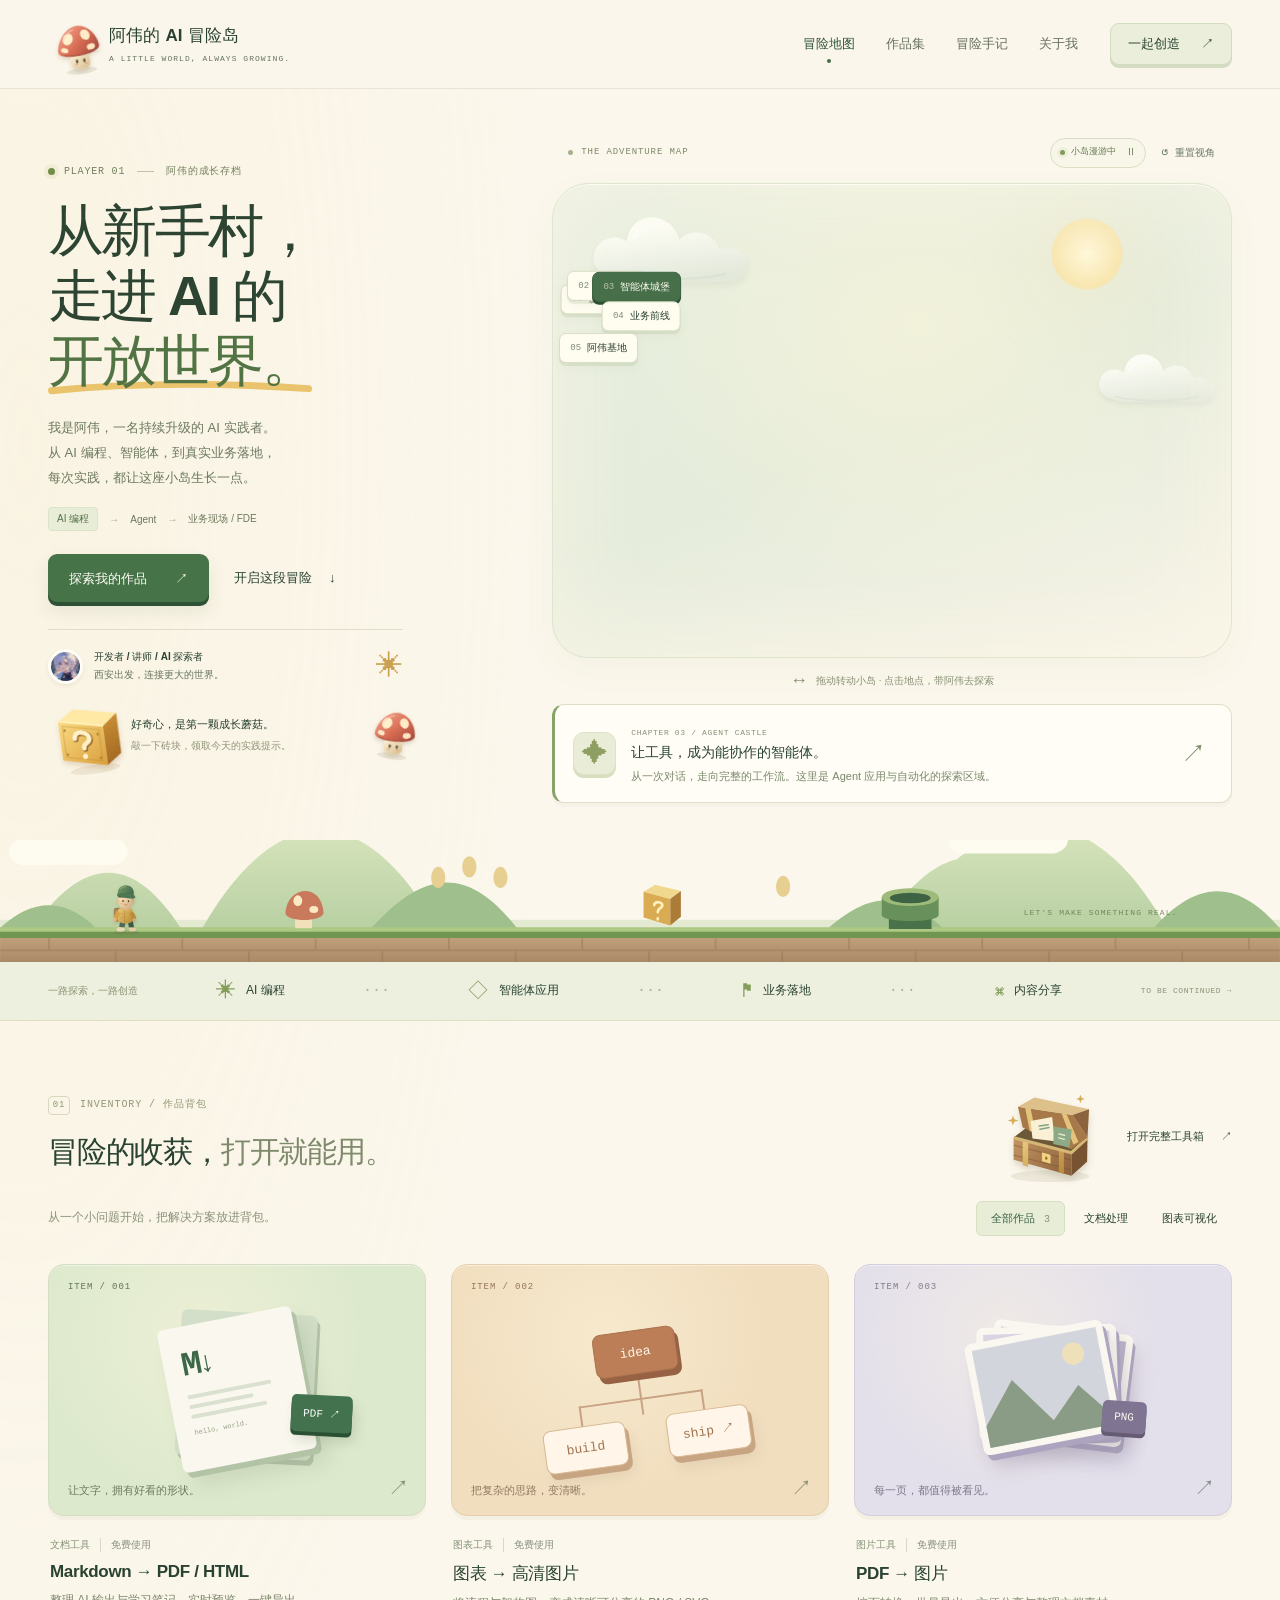
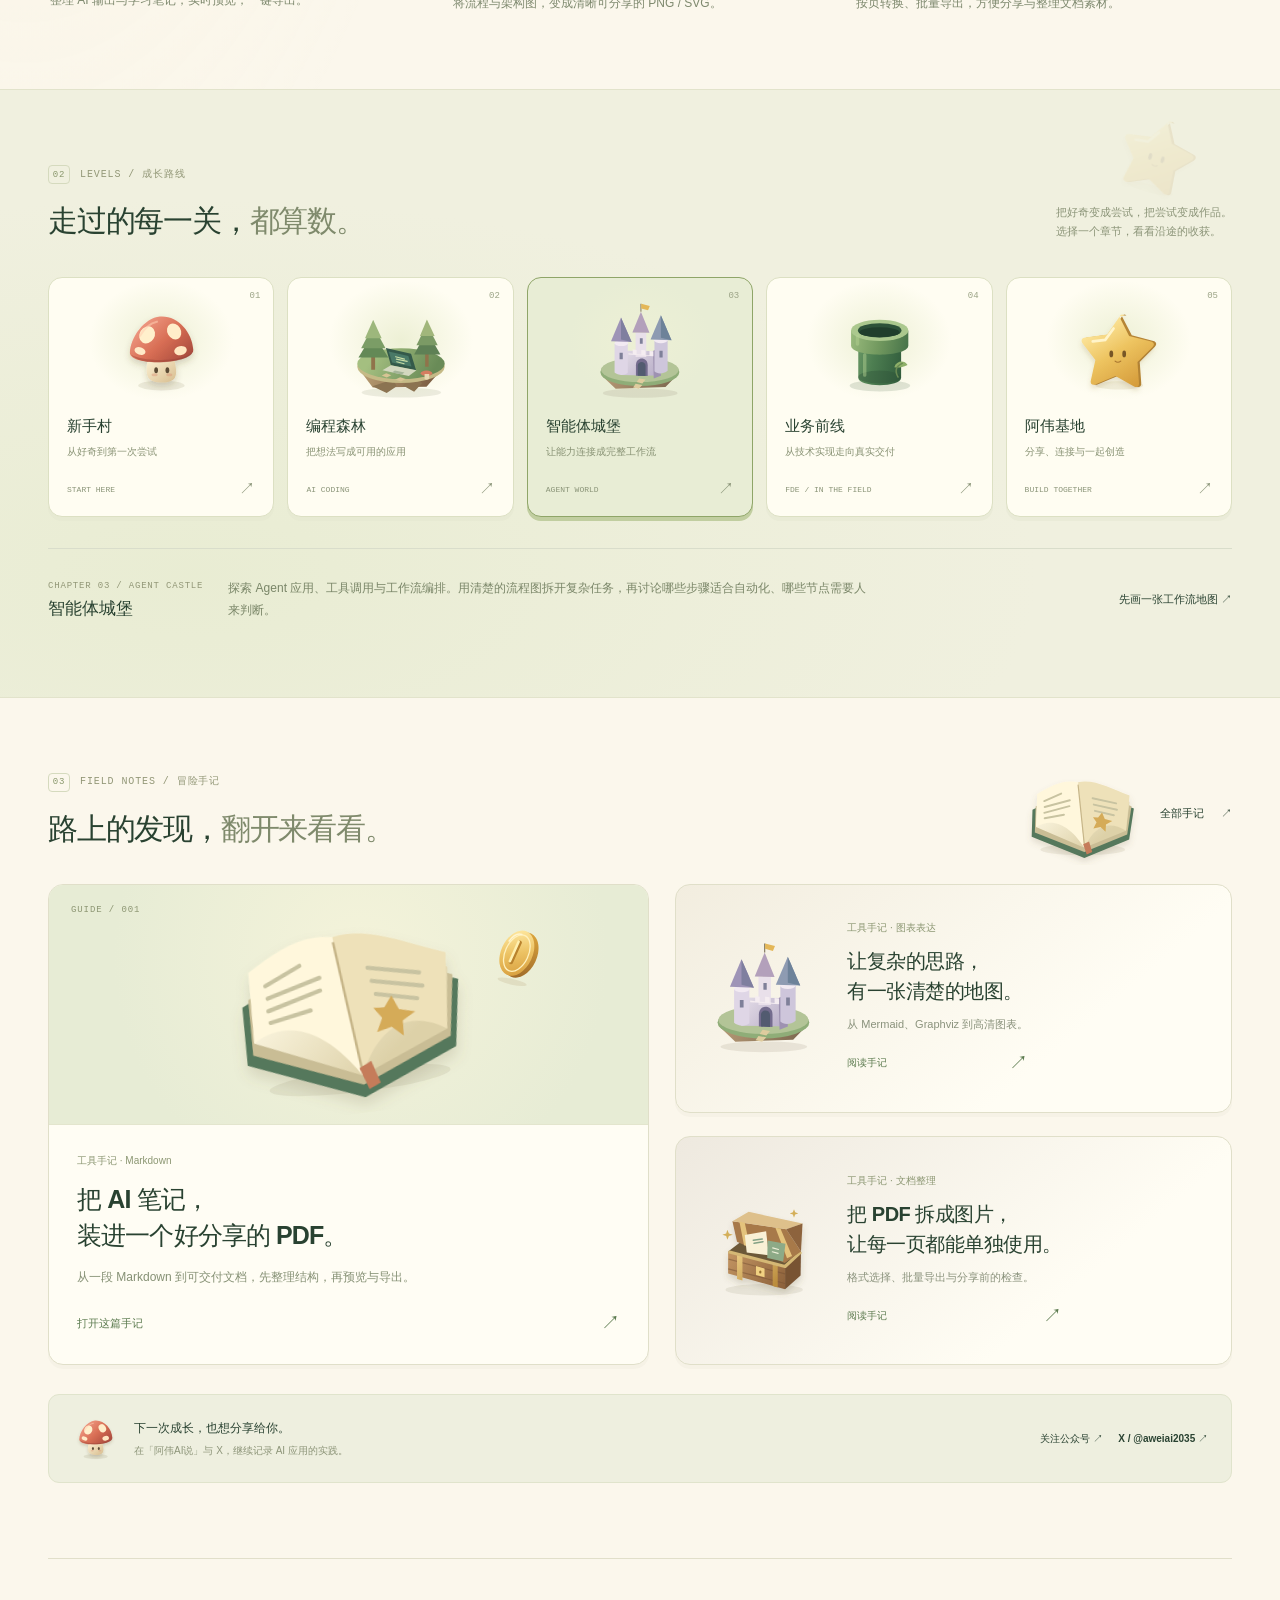
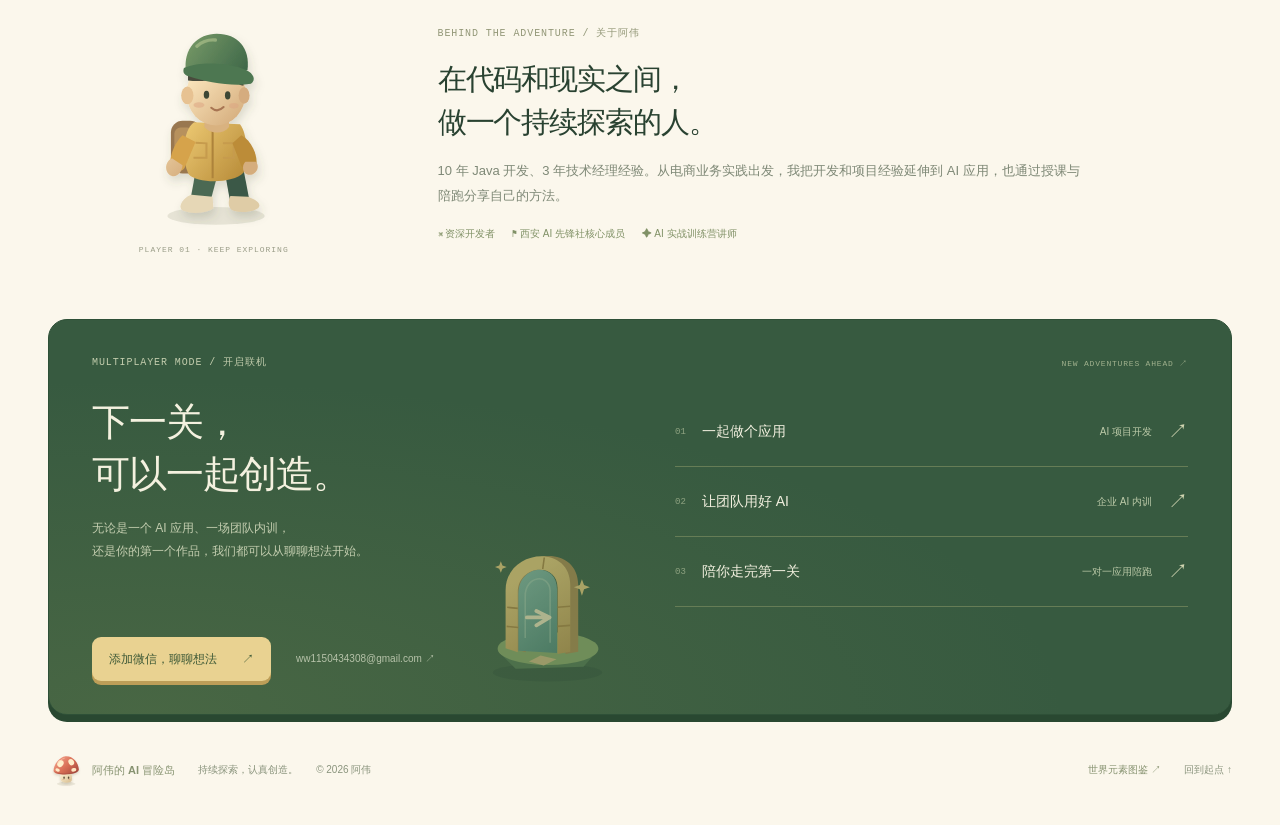
==== adventure/index.html @ 681bce89 "feat: add animated 3d AI adventure blog" ====
<!doctype html>
<html lang="zh-CN">
<head>
  <meta charset="utf-8">
  <meta name="viewport" content="width=device-width, initial-scale=1">
  <meta name="theme-color" content="#f7f5ed">
  <meta name="description" content="阿伟的 AI 冒险岛。从 AI 新手村出发，探索 AI 编程、智能体与真实业务落地，分享作品和实践。">
  <title>阿伟的 AI 冒险岛 · 持续探索，认真创造</title>
  <link rel="stylesheet" href="style.css?v=4">
  <link rel="stylesheet" href="theme.css?v=4">
  <script type="module" src="app.js?v=4"></script>
  <script defer src="../assets/home.js"></script>
</head>
<body>
  <a class="skip-link" href="#main">跳到主要内容</a>
  <header class="site-header">
    <nav class="wrap navigation" aria-label="主导航">
      <a class="brand" href="#top"><span class="brand-cube" aria-hidden="true"><img src="assets/mushroom.svg" width="54" height="54" alt=""></span><span>阿伟的 AI 冒险岛<small>A LITTLE WORLD, ALWAYS GROWING.</small></span></a>
      <div class="nav-links"><a class="active" href="#map">冒险地图</a><a href="#works">作品集</a><a href="#journal">冒险手记</a><a href="#about">关于我</a></div>
      <button class="button nav-contact" type="button" data-contact="一起创造">一起创造 <span aria-hidden="true">↗</span></button>
    </nav>
  </header>

  <main id="main">
    <section class="wrap hero" id="top" aria-labelledby="hero-title">
      <div class="hero-copy">
        <div class="player-tag"><span class="status-dot"></span> PLAYER 01 <span class="tag-rule"></span> 阿伟的成长存档</div>
        <h1 id="hero-title">从新手村，<br>走进 AI 的<br><span class="title-green">开放世界。<svg viewBox="0 0 390 22" aria-hidden="true"><path d="M5 15 Q175 -2 380 12"/></svg></span></h1>
        <p class="hero-description">我是阿伟，一名持续升级的 AI 实践者。<br>从 AI 编程、智能体，到真实业务落地，<br>每次实践，都让这座小岛生长一点。</p>
        <div class="hero-skills"><span>AI 编程</span><i>→</i><span>Agent</span><i>→</i><span>业务现场 / FDE</span></div>
        <div class="hero-actions"><a class="button button-primary" href="#works">探索我的作品 <span aria-hidden="true">↗</span></a><a class="text-link" href="#map">开启这段冒险 <span aria-hidden="true">↓</span></a></div>
        <div class="hero-profile"><img src="../assets/awei-avatar.jpg" width="40" height="40" alt="阿伟的头像"><p><strong>开发者 / 讲师 / AI 探索者</strong><span>西安出发，连接更大的世界。</span></p><span class="profile-star" aria-hidden="true">✳</span></div>
        <div class="supply-block"><button id="supply-button" class="supply-button" type="button" aria-label="敲一下问号砖块，领取实践提示"><img src="assets/question-block.svg" width="86" height="86" alt="好奇心问号砖块"><img class="supply-coin" src="assets/coin.svg" width="34" height="42" alt="" aria-hidden="true"></button><div><strong>好奇心，是第一颗成长蘑菇。</strong><p>敲一下砖块，领取今天的实践提示。</p></div><img class="supply-mushroom" src="assets/mushroom.svg" width="57" height="57" alt="" aria-hidden="true"></div>
      </div>
      <div class="world-area" id="map">
        <div class="world-topline"><span><i aria-hidden="true"></i> THE ADVENTURE MAP</span><div class="world-controls"><button id="toggle-motion" class="motion-toggle" type="button" aria-pressed="true"><span class="motion-dot"></span><span id="motion-label">小岛漫游中</span><span id="motion-symbol" aria-hidden="true">Ⅱ</span></button><button id="reset-view" class="reset-view" type="button" aria-label="恢复地图初始视角">↺ <span>重置视角</span></button></div></div>
        <div class="world-canvas-wrap" id="world-container">
          <div class="sky-sun" aria-hidden="true"></div><img class="sky-cloud sky-cloud-one" src="assets/cloud.svg" width="180" height="96" alt="" aria-hidden="true"><img class="sky-cloud sky-cloud-two" src="assets/cloud.svg" width="135" height="72" alt="" aria-hidden="true">
          <canvas id="world" aria-label="由新手村、编程森林、智能体城堡、业务前线和阿伟基地组成的立体浮空岛地图"></canvas>
          <div id="world-labels" class="world-labels" aria-label="地图地点">
            <button class="map-label" type="button" data-stage="0"><span>01</span> 新手村</button>
            <button class="map-label" type="button" data-stage="1"><span>02</span> 编程森林</button>
            <button class="map-label selected" type="button" data-stage="2" aria-pressed="true"><span>03</span> 智能体城堡</button>
            <button class="map-label" type="button" data-stage="3"><span>04</span> 业务前线</button>
            <button class="map-label" type="button" data-stage="4"><span>05</span> 阿伟基地</button>
          </div>
          <div id="scene-fallback" class="scene-fallback" hidden><img src="assets/forest-island.svg" width="220" height="190" alt="编程森林浮岛"><strong>欢迎来到 AI 冒险岛</strong><p>当前设备暂时无法显示 3D 地图，仍可通过下方章节探索。</p></div>
        </div>
        <div class="map-hint"><span class="hint-drag" aria-hidden="true">↔</span> 拖动转动小岛 · 点击地点，带阿伟去探索 <span class="hint-end">每一次实践，都是新的坐标</span></div>
        <div class="stage-detail" aria-live="polite">
          <span class="stage-icon" id="stage-icon" aria-hidden="true">✦</span>
          <div><span class="stage-eyebrow" id="stage-eyebrow">CHAPTER 03 / AGENT CASTLE</span><h2 id="stage-title">让工具，成为能协作的智能体。</h2><p id="stage-description">从一次对话，走向完整的工作流。这里是 Agent 应用与自动化的探索区域。</p></div>
          <a id="stage-link" href="#journey" aria-label="查看智能体城堡章节详情">↗</a>
        </div>
      </div>
    </section>

    <div class="world-divider" aria-hidden="true"><img class="landscape" src="assets/adventure-landscape.svg" width="1440" height="190" alt=""><span class="divider-explorer"><img src="assets/awei-explorer.svg" width="46" height="57" alt=""></span><span class="divider-caption">LET’S MAKE SOMETHING REAL.</span></div>

    <div class="path-strip" aria-label="探索方向"><div class="wrap"><span class="strip-note">一路探索，一路创造</span><span><b aria-hidden="true">✳</b> AI 编程</span><i aria-hidden="true">···</i><span><b aria-hidden="true">◇</b> 智能体应用</span><i aria-hidden="true">···</i><span><b aria-hidden="true">⚑</b> 业务落地</span><i aria-hidden="true">···</i><span><b aria-hidden="true">⌘</b> 内容分享</span><span class="strip-end">TO BE CONTINUED →</span></div></div>

    <section class="wrap section works" id="works" aria-labelledby="works-title">
      <div class="section-heading"><div><p class="eyebrow"><span>01</span> INVENTORY / 作品背包</p><h2 id="works-title">冒险的收获，<span>打开就能用。</span></h2></div><div class="heading-side"><img class="heading-art float-gentle" src="assets/tool-chest.svg" width="145" height="118" alt="装着作品的工具宝箱"><a class="text-link" href="../tools.html">打开完整工具箱 <span aria-hidden="true">↗</span></a></div></div>
      <div class="works-toolbar"><p>从一个小问题开始，把解决方案放进背包。</p><div class="filters" role="group" aria-label="筛选作品"><button class="selected" type="button" data-filter="all" aria-pressed="true">全部作品 <span>3</span></button><button type="button" data-filter="document" aria-pressed="false">文档处理</button><button type="button" data-filter="diagram" aria-pressed="false">图表可视化</button></div></div>
      <div class="works-grid" id="works-grid" aria-live="polite">
        <article class="work-card" data-category="document"><a class="work-visual visual-mint" href="../md2pdf/index.html" data-tool="md2pdf" data-tool-title="Markdown 转 PDF / HTML" aria-label="使用 Markdown 转 PDF / HTML"><span class="visual-number">ITEM / 001</span><div class="paper-stack" aria-hidden="true"><div class="paper-back"></div><div class="paper-front"><span class="paper-mark">M<span>↓</span></span><i></i><i></i><i></i><b>hello, world.</b></div><span class="pdf-badge">PDF ↗</span></div><span class="visual-caption">让文字，拥有好看的形状。</span><span class="visual-arrow" aria-hidden="true">↗</span></a><div class="work-info"><span class="work-tag">文档工具 <span>免费使用</span></span><h3><a href="../md2pdf/index.html" data-tool="md2pdf" data-tool-title="Markdown 转 PDF / HTML">Markdown → PDF / HTML</a></h3><p>整理 AI 输出与学习笔记，实时预览，一键导出。</p></div></article>
        <article class="work-card" data-category="diagram"><a class="work-visual visual-peach" href="../photo/diagram-converter.html" data-tool="diagram" data-tool-title="图表转高清图片" aria-label="使用图表转高清图片"><span class="visual-number">ITEM / 002</span><div class="diagram-mini" aria-hidden="true"><div class="diagram-line line-v"></div><div class="diagram-line line-h"></div><span class="diagram-block block-top">idea</span><span class="diagram-block block-left">build</span><span class="diagram-block block-right">ship ↗</span></div><span class="visual-caption">把复杂的思路，变清晰。</span><span class="visual-arrow" aria-hidden="true">↗</span></a><div class="work-info"><span class="work-tag">图表工具 <span>免费使用</span></span><h3><a href="../photo/diagram-converter.html" data-tool="diagram" data-tool-title="图表转高清图片">图表 → 高清图片</a></h3><p>将流程与架构图，变成清晰可分享的 PNG / SVG。</p></div></article>
        <article class="work-card" data-category="document"><a class="work-visual visual-lavender" href="../photo/pdf2imageV2.html" data-tool="pdf2image" data-tool-title="PDF 转图片" aria-label="使用 PDF 转图片"><span class="visual-number">ITEM / 003</span><div class="photo-stack" aria-hidden="true"><div class="photo-sheet sheet-back"></div><div class="photo-sheet sheet-middle"></div><div class="photo-sheet sheet-front"><span class="photo-sun"></span><span class="photo-mountain"></span></div><span class="png-badge">PNG</span></div><span class="visual-caption">每一页，都值得被看见。</span><span class="visual-arrow" aria-hidden="true">↗</span></a><div class="work-info"><span class="work-tag">图片工具 <span>免费使用</span></span><h3><a href="../photo/pdf2imageV2.html" data-tool="pdf2image" data-tool-title="PDF 转图片">PDF → 图片</a></h3><p>按页转换、批量导出，方便分享与整理文档素材。</p></div></article>
      </div>
    </section>

    <section class="journey-section" id="journey" aria-labelledby="journey-title"><div class="wrap section">
      <div class="section-heading"><div><p class="eyebrow"><span>02</span> LEVELS / 成长路线</p><h2 id="journey-title">走过的每一关，<span>都算数。</span></h2></div><p class="section-note">把好奇变成尝试，把尝试变成作品。<br>选择一个章节，看看沿途的收获。</p></div>
      <div class="chapter-list" role="group" aria-label="选择成长章节"><button type="button" data-stage="0"><span class="chapter-number">01</span><span class="chapter-symbol"><img src="assets/mushroom.svg" width="100" height="100" alt=""></span><strong>新手村</strong><small>从好奇到第一次尝试</small><span class="chapter-bottom">START HERE <i>↗</i></span></button><button type="button" data-stage="1"><span class="chapter-number">02</span><span class="chapter-symbol"><img src="assets/forest-island.svg" width="116" height="100" alt=""></span><strong>编程森林</strong><small>把想法写成可用的应用</small><span class="chapter-bottom">AI CODING <i>↗</i></span></button><button class="selected" type="button" data-stage="2" aria-pressed="true"><span class="chapter-number">03</span><span class="chapter-symbol"><img src="assets/agent-castle.svg" width="107" height="100" alt=""></span><strong>智能体城堡</strong><small>让能力连接成完整工作流</small><span class="chapter-bottom">AGENT WORLD <i>↗</i></span></button><button type="button" data-stage="3"><span class="chapter-number">04</span><span class="chapter-symbol"><img src="assets/pipe.svg" width="100" height="100" alt=""></span><strong>业务前线</strong><small>从技术实现走向真实交付</small><span class="chapter-bottom">FDE / IN THE FIELD <i>↗</i></span></button><button type="button" data-stage="4"><span class="chapter-number">05</span><span class="chapter-symbol"><img src="assets/star.svg" width="100" height="100" alt=""></span><strong>阿伟基地</strong><small>分享、连接与一起创造</small><span class="chapter-bottom">BUILD TOGETHER <i>↗</i></span></button></div>
      <div class="chapter-expanded" aria-live="polite"><div><span class="eyebrow" id="chapter-label">CHAPTER 03</span><h3 id="chapter-title">智能体城堡</h3></div><p id="chapter-body">探索 Agent 应用、工具调用与工作流编排。具体项目和实践复盘，将成为这片区域的通关记录。</p><a class="text-link" id="chapter-action" href="#journal">查看冒险手记 ↗</a></div>
    </div></section>

    <section class="wrap section journal" id="journal" aria-labelledby="journal-title"><div class="section-heading"><div><p class="eyebrow"><span>03</span> FIELD NOTES / 冒险手记</p><h2 id="journal-title">路上的发现，<span>翻开来看看。</span></h2></div><div class="heading-side"><img class="heading-art float-gentle" src="assets/journal-book.svg" width="145" height="118" alt="翻开的冒险手记"><a class="text-link" href="articles.html">全部手记 <span aria-hidden="true">↗</span></a></div></div>
      <div class="journal-cards"><a class="story-card story-featured" href="articles/markdown-export.html"><div class="story-illustration"><img class="story-book" src="assets/journal-book.svg" width="280" height="228" alt="立体笔记本"><img class="story-coin float-gentle" src="assets/coin.svg" width="58" height="65" alt="" aria-hidden="true"><span>GUIDE / 001</span></div><div class="story-content"><p class="story-category">工具手记 · Markdown</p><h3>把 AI 笔记，<br>装进一个好分享的 PDF。</h3><p>从一段 Markdown 到可交付文档，先整理结构，再预览与导出。</p><span class="story-read">打开这篇手记 <b>↗</b></span></div></a>
      <div class="story-stack"><a class="story-card story-compact" href="articles/diagram-export.html"><img src="assets/agent-castle.svg" width="128" height="120" alt="智能体城堡插画"><div><p class="story-category">工具手记 · 图表表达</p><h3>让复杂的思路，<br>有一张清楚的地图。</h3><p>从 Mermaid、Graphviz 到高清图表。</p><span class="story-read">阅读手记 <b>↗</b></span></div></a><a class="story-card story-compact" href="articles/pdf-to-images.html"><img src="assets/tool-chest.svg" width="128" height="104" alt="工具宝箱插画"><div><p class="story-category">工具手记 · 文档整理</p><h3>把 PDF 拆成图片，<br>让每一页都能单独使用。</h3><p>格式选择、批量导出与分享前的检查。</p><span class="story-read">阅读手记 <b>↗</b></span></div></a></div></div>
      <div class="journal-subscribe"><img src="assets/mushroom.svg" width="50" height="50" alt="" aria-hidden="true"><p><strong>下一次成长，也想分享给你。</strong><span>在「阿伟AI说」与 X，继续记录 AI 应用的实践。</span></p><button class="text-link" type="button" data-show-official>关注公众号 ↗</button><a class="text-link" href="https://x.com/aweiai2035" target="_blank" rel="noopener noreferrer">X / @aweiai2035 ↗</a></div></section>

    <section class="wrap about-section" id="about" aria-labelledby="about-title"><div class="about-portrait"><img class="explorer-portrait float-gentle" src="assets/awei-explorer.svg" width="200" height="246" alt="戴绿色帽子、背着背包的阿伟冒险分身"><span class="portrait-caption">PLAYER 01 · KEEP EXPLORING</span></div><div class="about-text"><p class="eyebrow">BEHIND THE ADVENTURE / 关于阿伟</p><h2 id="about-title">在代码和现实之间，<br>做一个持续探索的人。</h2><p>10 年 Java 开发、3 年技术经理经验。从电商业务实践出发，我把开发和项目经验延伸到 AI 应用，也通过授课与陪跑分享自己的方法。</p><div class="about-facts"><span>⌘ 资深开发者</span><span>⚑ 西安 AI 先锋社核心成员</span><span>✦ AI 实战训练营讲师</span></div></div></section>

    <section class="wrap cooperation" id="cooperate" aria-labelledby="cooperate-title"><div class="coop-top"><p class="eyebrow">MULTIPLAYER MODE / 开启联机</p><span>NEW ADVENTURES AHEAD ↗</span></div><div class="coop-main"><div><h2 id="cooperate-title">下一关，<br>可以一起创造。</h2><p>无论是一个 AI 应用、一场团队内训，<br>还是你的第一个作品，我们都可以从聊聊想法开始。</p></div><div class="coop-choices"><button type="button" data-contact="AI 项目开发"><span>01</span><strong>一起做个应用</strong><small>AI 项目开发</small><b>↗</b></button><button type="button" data-contact="企业 AI 内训"><span>02</span><strong>让团队用好 AI</strong><small>企业 AI 内训</small><b>↗</b></button><button type="button" data-contact="一对一应用陪跑"><span>03</span><strong>陪你走完第一关</strong><small>一对一应用陪跑</small><b>↗</b></button></div></div><div class="coop-footer"><button class="button button-light" type="button" data-contact="需求沟通">添加微信，聊聊想法 <span>↗</span></button><a href="mailto:ww1150434308@gmail.com">ww1150434308@gmail.com ↗</a></div></section>
  </main>
  <footer class="wrap footer"><a class="footer-brand" href="#top"><img src="assets/mushroom.svg" width="36" height="36" alt=""><span>阿伟的 AI 冒险岛</span></a><p>持续探索，认真创造。<span>© <span id="year">2026</span> 阿伟</span></p><a href="elements.html">世界元素图鉴 ↗</a><a href="#top">回到起点 ↑</a></footer>
  <div class="supply-toast" id="supply-toast" role="status" aria-live="polite" hidden><img src="assets/mushroom.svg" width="52" height="52" alt=""><div><strong id="supply-tip-title"></strong><p id="supply-tip-body"></p></div><a href="articles.html" id="supply-tip-link">去实践 ↗</a><button type="button" id="close-supply" aria-label="关闭实践提示">×</button></div>

  <dialog id="contact-dialog" aria-labelledby="contact-dialog-title"><button class="dialog-close" type="button" data-close-dialog aria-label="关闭联系窗口">×</button><p class="eyebrow">LET’S BUILD TOGETHER</p><h2 id="contact-dialog-title">联机邀请已发出。</h2><p id="contact-topic">咨询方向：一起创造</p><div class="contact-wechat"><a href="../assets/wechat-personal.jpg" target="_blank" rel="noopener noreferrer" aria-label="查看个人微信二维码原图"><img src="../assets/wechat-personal.jpg" width="820" height="1219" alt="阿伟的个人微信二维码"></a><p>微信扫码，聊聊你的下一关。<br>手机上可以打开原图，保存后在微信识别。</p></div><div class="dialog-actions"><a class="button button-primary" href="mailto:ww1150434308@gmail.com">写邮件 ↗</a><button class="button button-outline" type="button" data-copy-email="ww1150434308@gmail.com">复制邮箱</button></div><p class="copy-status" id="copy-status" role="status" aria-live="polite"></p></dialog>
  <dialog id="official-dialog" aria-labelledby="official-title"><button class="dialog-close" type="button" data-close-official aria-label="关闭公众号二维码">×</button><p class="eyebrow">KEEP EXPLORING</p><h2 id="official-title">阿伟AI说</h2><a href="../assets/wechat-official.jpg" target="_blank" rel="noopener noreferrer"><img class="official-image" src="../assets/wechat-official.jpg" width="258" height="258" alt="阿伟AI说公众号二维码"></a><p>扫码关注，或在微信搜索「阿伟AI说」。</p><button class="button button-primary" type="button" data-copy-official="阿伟AI说">复制公众号名</button><p class="copy-status" id="official-copy-status" role="status" aria-live="polite"></p></dialog>
  <dialog id="tool-dialog" aria-labelledby="tool-dialog-title"><div class="tool-dialog-bar"><button class="text-link" type="button" data-close-tool>← 返回冒险岛</button><strong id="tool-dialog-title">免费工具</strong><a class="text-link" id="external-tool" href="../tools.html" target="_blank" rel="noopener noreferrer">独立打开 ↗</a></div><iframe id="tool-frame" title="免费工具" src="about:blank"></iframe></dialog>
</body>
</html>
---- adventure/style.css ----
@charset "UTF-8";
:root{--cream:#f7f5ed;--paper:#fffdf8;--ink:#233d32;--muted:#6d776b;--green:#386746;--green-dark:#264d35;--line:#dedfd2;--yellow:#efcb6b;--coral:#c77e61;--font:"Segoe UI","PingFang SC","Microsoft YaHei",sans-serif;color:var(--ink);background:var(--cream);font-family:var(--font);font-synthesis:none;scroll-behavior:smooth;scroll-padding-top:100px}
*{box-sizing:border-box}body{margin:0;min-width:320px;-webkit-font-smoothing:antialiased}body.is-locked{overflow:hidden}button,input{font:inherit}button,a{-webkit-tap-highlight-color:transparent}a{color:inherit;text-decoration:none}button{cursor:pointer;color:inherit}button:focus-visible,a:focus-visible{outline:3px solid #c9902a;outline-offset:5px}button{border:0;background:none}h1,h2,h3,p{margin:0}h1,h2,h3{text-wrap:balance}p{line-height:1.8}button,a{touch-action:manipulation}.wrap{width:min(1240px,calc(100% - 96px));margin-inline:auto}.skip-link{position:absolute;z-index:100;top:8px;left:8px;padding:12px;background:var(--paper);transform:translateY(-160%)}.skip-link:focus{transform:none}[hidden]{display:none!important}.site-header{border-bottom:1px solid var(--line);background:rgba(247,245,237,.94)}.navigation{height:96px;display:flex;align-items:center;gap:32px}.brand{display:flex;align-items:center;gap:13px;font-size:17px;font-weight:750;letter-spacing:.01em}.brand small{display:block;font:9px/1.4 Consolas,monospace;letter-spacing:.15em;margin-top:6px;color:var(--muted)}.brand-cube{height:43px;width:43px;display:grid;place-items:center;background:var(--green);color:var(--paper);font:bold 32px/1 Georgia,serif;border-radius:11px;box-shadow:3px 4px 0 #224e33,5px 7px 8px #2d56311a;transform:rotate(-7deg);padding-bottom:6px}.nav-links{display:flex;gap:31px;margin-left:auto;font-size:13px;align-items:center;color:#687469}.nav-links a{position:relative;padding:12px 0}.nav-links a:hover,.nav-links .active{color:var(--green-dark)}.nav-links .active:after{content:"";position:absolute;bottom:2px;width:4px;height:4px;border-radius:50%;background:var(--green);left:calc(50% - 2px)}.button{display:inline-flex;align-items:center;justify-content:center;gap:28px;padding:14px 21px;border-radius:8px;min-height:48px;font-size:13px;font-weight:650;line-height:1.5;transition:transform .2s,box-shadow .2s}.button:hover{transform:translateY(-2px)}.nav-contact{background:#e9eddf;border:1px solid #d7decc;min-height:41px;padding:10px 17px;gap:21px}.button-primary{background:var(--green);color:#fffdf5;box-shadow:0 4px 0 #254b31,0 8px 18px #2f57311a}.button-primary:hover{box-shadow:0 5px 0 #254b31,0 10px 20px #2f573122}.button-outline{border:1px solid var(--line);background:var(--paper)}.text-link{font-size:13px;font-weight:600;display:inline-flex;gap:17px;align-items:center;padding:8px 0;line-height:1.7}.text-link:hover{color:#987032}.hero{display:grid;grid-template-columns:40% 60%;padding-top:47px;padding-bottom:48px;align-items:start}.hero-copy{padding-top:46px;position:relative;z-index:2}.player-tag{display:flex;align-items:center;gap:9px;font:11px/1.5 Consolas,"Microsoft YaHei",monospace;letter-spacing:.08em}.status-dot{width:7px;height:7px;background:#728e49;border-radius:50%;box-shadow:0 0 0 4px #aabd7c22}.tag-rule{width:17px;height:1px;background:#bdc2af;margin:0 3px}h1{font-size:clamp(46px,4.55vw,68px);line-height:1.18;letter-spacing:-.045em;font-weight:800;margin-top:25px;color:#23392e}.title-green{color:var(--green);position:relative;display:inline-block;z-index:0}.title-green svg{position:absolute;width:100%;height:20px;bottom:-8px;left:0;z-index:-1;fill:none;stroke:#e8c67a;stroke-width:9;stroke-linecap:round}.hero-description{font-size:14px;color:#75806f;margin-top:27px;line-height:1.95}.hero-actions{display:flex;align-items:center;gap:25px;margin-top:29px}.hero-profile{display:flex;align-items:center;gap:11px;border-top:1px solid var(--line);margin-top:37px;padding-top:22px;max-width:350px}.hero-profile img{border-radius:50%;object-fit:cover;border:3px solid var(--paper);box-shadow:0 2px 5px #0001}.hero-profile strong{display:block;font-size:11px;line-height:1.8;font-weight:600}.hero-profile p>span{display:block;font-size:10px;color:var(--muted);line-height:1.8}.profile-star{font-size:28px;color:#c79e51;margin-left:auto}.world-area{min-width:0;position:relative}.world-topline{display:flex;justify-content:space-between;align-items:center;color:#7b8473;font:10px/1.4 Consolas,monospace;letter-spacing:.1em;padding:0 4px 0 28px}.world-topline>span{display:flex;align-items:center;gap:8px}.world-topline i{display:inline-block;width:5px;height:5px;border-radius:50%;background:#a6b18b}.reset-view{display:flex;gap:6px;align-items:center;color:#6b7766;font-size:15px;padding:7px}.reset-view span{font:10px var(--font);letter-spacing:0}.world-canvas-wrap{position:relative;height:440px;margin:0 -25px;background:radial-gradient(ellipse at 52% 57%,#e8eee245,transparent 65%);overflow:hidden;touch-action:pan-y;isolation:isolate}#world{display:block;width:100%;height:100%;cursor:grab;touch-action:pan-y;outline-offset:-3px}#world:active{cursor:grabbing}.world-labels{position:absolute;inset:0;pointer-events:none}.map-label{position:absolute;top:0;left:0;pointer-events:auto;background:#fffef7ed;backdrop-filter:blur(5px);box-shadow:0 3px 0 #d5dac54d,0 4px 16px #35423012;border:1px solid #d9ddcd;border-radius:6px;padding:7px 10px;white-space:nowrap;font-size:10px;display:flex;align-items:center;gap:6px;transition:background .2s,color .2s;visibility:hidden}.map-label span{font:9px Consolas,monospace;opacity:.6}.map-label:hover{background:white}.map-label.selected{background:var(--green-dark);color:#fffcf0;border-color:var(--green-dark);box-shadow:0 3px 0 #193b26,0 6px 14px #34533322}.map-label.selected:after{content:"";position:absolute;left:calc(50% - 4px);bottom:-5px;border-left:4px solid transparent;border-right:4px solid transparent;border-top:5px solid var(--green-dark)}.map-hint{display:flex;align-items:center;gap:8px;font-size:10px;color:#7c8576;justify-content:center;margin-top:-1px}.hint-drag{font-size:18px}.hint-end{margin-left:18px;color:#9b9e8d;font-size:9px}.stage-detail{display:flex;gap:15px;align-items:center;background:#fdfbf5;border:1px solid #dedfcf;box-shadow:0 4px 0 #e9e8dc60;border-radius:10px;padding:18px 20px;margin:18px 0 0 23px}.stage-icon{width:43px;height:43px;flex:none;display:grid;place-items:center;background:#e8ecd9;color:#6b8050;border:1px solid #dce3c6;border-radius:11px;font-size:26px;box-shadow:0 3px 0 #d4dbc1}.stage-eyebrow{font:9px/1.4 Consolas,monospace;color:#879079;letter-spacing:.08em}.stage-detail h2{font-size:14px;font-weight:650;margin-top:5px}.stage-detail p{font-size:10px;color:#7c8574;margin-top:5px;line-height:1.7}.stage-detail>a{font-size:25px;margin-left:auto;padding:7px;color:#81906d}.scene-fallback{position:absolute;inset:15px;display:flex;align-items:center;justify-content:center;flex-direction:column;text-align:center;background:#e8eddf;border-radius:35% 30%;padding:20px}.scene-fallback>span{font-size:100px;color:var(--green)}.scene-fallback p{font-size:13px;color:var(--muted);max-width:280px}.world-canvas-wrap.fallback{height:350px}.world-canvas-wrap.fallback .world-labels{display:flex;flex-wrap:wrap;align-content:flex-end;justify-content:center;gap:6px;padding-bottom:15px}.world-canvas-wrap.fallback .map-label{position:relative;visibility:visible;transform:none!important}.path-strip{border-block:1px solid var(--line);background:#eeefe4}.path-strip>.wrap{display:flex;align-items:center;justify-content:space-between;gap:20px;min-height:63px;font-size:12px}.strip-note{font-size:10px;color:#859078}.path-strip b{font-weight:400;font-size:20px;margin-right:7px;color:#81965c;vertical-align:middle}.path-strip i{font:15px Consolas,monospace;color:#acb49b}.strip-end{font:9px Consolas,monospace;letter-spacing:.07em;color:#889376}.section{padding-block:74px}.section-heading{display:flex;align-items:flex-end;justify-content:space-between;gap:24px}.eyebrow{font:10px/1.6 Consolas,"Microsoft YaHei",monospace;letter-spacing:.09em;color:#7d876f;margin-bottom:14px;display:flex;align-items:center;gap:10px}.eyebrow>span{display:grid;place-items:center;width:22px;height:19px;border:1px solid #cfd5bc;border-radius:4px;font-size:9px}.section-heading h2{font-size:29px;line-height:1.5;letter-spacing:-.035em;font-weight:750}.section-heading h2>span{color:#7a8671}.section-heading>.text-link{font-size:11px;margin-bottom:4px}.works-toolbar{display:flex;align-items:center;justify-content:space-between;gap:16px;margin-block:24px}.works-toolbar>p{font-size:12px;color:#808876}.filters{display:flex;gap:4px;flex-shrink:0}.filters button{padding:8px 13px;border-radius:6px;font-size:11px;border:1px solid transparent}.filters .selected{background:#e8ecdD;border-color:#d4dcc6;color:#386147}.filters button>span{font:10px Consolas,monospace;margin-left:6px;color:#879578}.works-grid{display:grid;grid-template-columns:repeat(3,minmax(0,1fr));gap:25px}.work-card{min-width:0}.work-visual{display:block;height:241px;position:relative;overflow:hidden;border-radius:12px;isolation:isolate;border:1px solid #ced9c8;transition:transform .25s,box-shadow .25s}.work-visual:hover{transform:translateY(-5px);box-shadow:0 12px 25px #273f3210}.visual-mint{background:#e2ebdb}.visual-peach{background:#f0dfcc;border-color:#e2d1bc}.visual-lavender{background:#e5e3ec;border-color:#d7d4e0}.visual-number{position:absolute;top:17px;left:19px;font:9px Consolas,monospace;letter-spacing:.1em;color:#627558}.visual-peach .visual-number{color:#96765c}.visual-lavender .visual-number{color:#81798c}.visual-caption{position:absolute;bottom:17px;left:19px;font-size:10px;color:#6d7b5f}.visual-peach .visual-caption{color:#937a63}.visual-lavender .visual-caption{color:#80798d}.visual-arrow{position:absolute;bottom:13px;right:16px;font-size:21px;opacity:.5}.paper-stack{position:absolute;width:136px;height:145px;left:calc(50% - 68px);top:49px;transform:rotate(-11deg)}.paper-back,.paper-front{position:absolute;inset:0;border-radius:6px;background:#faf8ee;box-shadow:4px 6px 0 #b2c3a6,10px 16px 19px #6c825f2c}.paper-back{transform:rotate(14deg) translate(9px,-5px);background:#d3dfc8;box-shadow:3px 5px 0 #b5c4a8}.paper-front{padding:23px 18px}.paper-mark{font:900 34px/1 Consolas,monospace;color:#3c6748;letter-spacing:-4px;display:block}.paper-mark>span{font-size:29px}.paper-front i{height:4px;width:85%;background:#dbe1d0;display:block;border-radius:2px;margin-top:12px}.paper-front i+i{margin-top:6px;width:65%}.paper-front i+i+i{width:77%}.paper-front b{font:7px Consolas,monospace;display:block;color:#98a38a;margin-top:10px}.pdf-badge{position:absolute;bottom:14px;right:-41px;padding:11px 12px;background:#43734e;color:white;box-shadow:0 4px 0 #2a5033,4px 9px 12px #2e4d2526;border-radius:5px;font:11px Consolas,monospace;transform:rotate(14deg)}.diagram-mini{position:absolute;left:calc(50% - 105px);top:57px;width:210px;height:136px;transform:rotate(-8deg)}.diagram-block{position:absolute;background:#fff6e9;color:#a0734e;display:grid;place-items:center;border:1px solid #d8b994;border-radius:8px;width:83px;height:44px;font:13px Consolas,monospace;box-shadow:3px 6px 0 #c8a582,5px 12px 12px #b1987b29}.block-top{left:65px;top:0;background:#bc7e56;color:#fff6e9;border-color:#aa714e;box-shadow:3px 6px 0 #976244}.block-left{left:3px;top:88px}.block-right{right:0;top:88px}.diagram-line{position:absolute;background:#c8a383}.line-v{width:2px;left:105px;top:40px;height:45px}.line-h{height:2px;width:125px;top:68px;left:43px}.line-h:before,.line-h:after{content:"";position:absolute;top:0;width:2px;height:23px;background:#c8a383}.line-h:after{right:0}.photo-stack{position:absolute;left:calc(50% - 70px);top:61px;width:140px;height:113px;transform:rotate(-11deg)}.photo-sheet{position:absolute;inset:0;background:#f9f7ef;border-radius:7px;border:7px solid #f9f7ef;box-shadow:3px 6px 0 #ada5bf,8px 17px 18px #8d839e36}.sheet-back{transform:rotate(18deg) translate(14px,-6px);background:#bcb4cb}.sheet-middle{transform:rotate(9deg) translate(5px,-5px);background:#dad3e3}.sheet-front{overflow:hidden;background:#d2d5dc}.photo-sun{position:absolute;width:22px;height:22px;border-radius:50%;top:11px;right:16px;background:#eee1b9}.photo-mountain{position:absolute;inset:23px -10px -12px;background:#8a9c86;clip-path:polygon(0 100%,0 75%,30% 15%,53% 69%,74% 35%,100% 90%,100% 100%)}.png-badge{position:absolute;bottom:-4px;right:-26px;background:#807493;color:#fff8ef;padding:10px 12px;font:11px Consolas,monospace;border-radius:5px;box-shadow:0 4px 0 #655b74;transform:rotate(15deg)}.work-info{padding:19px 2px 0}.work-tag{font-size:9px;color:#849276;display:flex;align-items:center;gap:10px}.work-tag>span{border-left:1px solid #d5d9ca;padding-left:10px;color:#899080}.work-info h3{font-size:16px;letter-spacing:-.02em;margin-top:9px;font-weight:650}.work-info h3 a:hover{color:#65804c}.work-info p{font-size:11px;color:#818976;margin-top:7px}.journey-section{background:#efefe5;border-block:1px solid #e2e2d4}.section-note{font-size:11px;color:#8a907c;line-height:1.8}.chapter-list{display:grid;grid-template-columns:repeat(5,minmax(0,1fr));gap:12px;margin-top:31px}.chapter-list>button{text-align:left;background:#f9f8f0;border:1px solid #dfe2d2;border-radius:9px;padding:17px 18px 13px;position:relative;transition:transform .2s,border-color .2s;min-height:190px}.chapter-list>button:hover{transform:translateY(-3px);border-color:#9bad7c}.chapter-list>button.selected{border-color:#6d8a53;background:#e5ead7;box-shadow:0 3px 0 #c5d0b1}.chapter-number{position:absolute;right:13px;top:13px;font:9px Consolas,monospace;color:#9ca487}.chapter-symbol{display:grid;place-items:center;width:43px;height:43px;border-radius:11px;background:#ede8d8;color:#aa8a52;box-shadow:0 4px 0 #dcd3b9;font-size:26px;margin-bottom:23px}.chapter-list>button:nth-child(2) .chapter-symbol{background:#dce7cf;color:#648447;box-shadow:0 4px 0 #c6d6b5}.chapter-list>button:nth-child(3) .chapter-symbol{background:#ddddec;color:#7d749d;box-shadow:0 4px 0 #c1bbd7}.chapter-list>button:nth-child(4) .chapter-symbol{background:#ecdbcb;color:#b38766;box-shadow:0 4px 0 #d7c3af}.chapter-list>button:nth-child(5) .chapter-symbol{background:#efe3b7;color:#b0943e;box-shadow:0 4px 0 #ded0a0}.chapter-list strong{display:block;font-size:14px;font-weight:650}.chapter-list small{display:block;font-size:10px;margin-top:7px;color:#879078;line-height:1.6}.chapter-bottom{display:flex;justify-content:space-between;align-items:center;font:8px Consolas,monospace;color:#8a9478;margin-top:23px;gap:3px}.chapter-bottom i{font:16px var(--font)}.chapter-expanded{display:flex;align-items:center;gap:29px;border-top:1px solid #d9ddcb;padding-top:24px;margin-top:28px}.chapter-expanded>div{min-width:145px}.chapter-expanded .eyebrow{font-size:9px;margin-bottom:4px}.chapter-expanded h3{font-size:16px}.chapter-expanded>p{font-size:12px;color:#7f8974;max-width:650px}.chapter-expanded>.text-link{white-space:nowrap;margin-left:auto;font-size:11px}.journal-layout{display:grid;grid-template-columns:1.15fr 1fr;gap:58px;margin-top:34px}.journal-feature{padding:33px 36px;background:#e8ecdf;position:relative;border-radius:9px;overflow:hidden;border:1px solid #dce3d1}.note-stamp{font:9px Consolas,monospace;letter-spacing:.14em;color:#7c8c6b}.journal-feature h3{font-size:27px;letter-spacing:-.035em;line-height:1.4;margin-top:19px;position:relative;z-index:1}.journal-feature>p{font-size:12px;color:#7c8972;max-width:375px;margin-top:18px;position:relative;z-index:1}.journal-links{display:flex;gap:22px;flex-wrap:wrap;margin-top:17px;position:relative;z-index:1}.journal-links .text-link{font-size:11px}.journal-spark{position:absolute;right:22px;top:34px;font-size:112px;line-height:1;color:#d1dcc2;transform:rotate(10deg)}.field-guide{display:flex;flex-direction:column;padding-block:8px}.guide-top{font-size:12px;color:#75826b;display:flex;justify-content:space-between;padding-bottom:12px}.guide-top span{font-size:22px}.field-guide>div{display:flex;align-items:center;gap:19px;padding-block:19px;border-bottom:1px solid var(--line)}.field-guide>div>span{font:10px Consolas,monospace;color:#a7af97}.field-guide strong{font-size:14px;font-weight:600}.field-guide small{display:block;font-size:11px;color:#8c937f;line-height:1.8;margin-top:3px}.field-guide b{font-size:17px;font-weight:400;margin-left:auto;color:#97a188}.guide-foot{font-size:9px;color:#9ca38e;margin-top:13px}.about-section{border-top:1px solid var(--line);display:grid;grid-template-columns:31% 1fr;gap:45px;padding-block:62px;align-items:center}.about-portrait{display:flex;flex-direction:column;align-items:center}.avatar-frame{position:relative;padding:12px;background:#ebe7d8;box-shadow:7px 9px 0 #dedbc9;transform:rotate(-5deg);border-radius:17px}.avatar-frame img{display:block;object-fit:cover;border-radius:9px;filter:saturate(.8)}.avatar-pin{position:absolute;bottom:-10px;right:-12px;background:#eac76f;color:#8a6e29;border:4px solid var(--cream);border-radius:12px;width:44px;height:44px;display:grid;place-items:center;font-size:26px;transform:rotate(12deg)}.portrait-caption{font:9px Consolas,monospace;letter-spacing:.13em;color:#9a9d88;margin-top:27px}.about-text{max-width:650px}.about-text h2{font-size:28px;line-height:1.5;letter-spacing:-.035em}.about-text>p:not(.eyebrow){font-size:12px;color:#7e8876;margin-top:15px;line-height:1.95}.about-facts{display:flex;gap:19px;flex-wrap:wrap;font-size:10px;color:#728468;margin-top:19px}.cooperation{background:#304e3c;color:#f4f1df;border-radius:14px;padding:32px 41px 28px;position:relative;overflow:hidden;background-image:radial-gradient(ellipse at 3% 95%,#49664266,transparent 55%)}.coop-top{display:flex;justify-content:space-between;align-items:center;gap:15px}.coop-top .eyebrow{color:#b5c0a0;font-size:9px;margin:0}.coop-top>span{font:8px Consolas,monospace;letter-spacing:.1em;color:#a0b18d}.coop-main{display:grid;grid-template-columns:1fr 1fr;gap:70px;padding-top:23px}.coop-main h2{font-size:37px;line-height:1.35;letter-spacing:-.03em}.coop-main p{font-size:12px;color:#afbea3;line-height:1.9;margin-top:17px}.coop-choices{display:flex;flex-direction:column;justify-content:center}.coop-choices button{display:flex;align-items:center;gap:16px;border-bottom:1px solid #53694f;text-align:left;padding:19px 0;color:#f2f0df}.coop-choices button>span{font:9px Consolas,monospace;color:#8ea280}.coop-choices strong{font-size:14px;font-weight:500}.coop-choices small{font-size:10px;margin-left:auto;color:#adbb9e}.coop-choices b{font-size:20px;font-weight:400;color:#d0d5b1}.coop-choices button:hover{color:#efcb6b}.coop-footer{display:flex;gap:25px;align-items:center;margin-top:27px}.button-light{background:#e7d494;color:#36503a;box-shadow:0 4px 0 #b6a368;min-height:44px;padding:11px 17px;gap:25px;font-size:12px}.coop-footer>a{font-size:10px;color:#b7c3aa}.footer{display:flex;align-items:center;gap:30px;justify-content:space-between;padding-block:34px}.footer-brand{font:bold 25px Georgia,serif;display:flex;align-items:center;gap:10px}.footer-brand>span{font:11px var(--font);font-weight:600}.footer>p{font-size:10px;color:#8a947d;display:flex;gap:22px}.footer>a:last-child{font-size:10px;color:#8a947d}dialog{color:var(--ink);background:var(--paper);border:1px solid var(--line);border-radius:17px;box-shadow:0 30px 90px #17332540;width:min(440px,calc(100% - 30px));padding:32px;max-height:calc(100dvh - 40px);overflow:auto}dialog::backdrop{background:#20392cd0;backdrop-filter:blur(7px)}.dialog-close{position:absolute;right:11px;top:8px;width:36px;height:36px;font-size:27px;color:#788368}.dialog-close:hover{color:var(--green-dark)}dialog h2{font-size:25px;letter-spacing:-.02em;margin-bottom:12px}dialog>p:not(.eyebrow){font-size:12px;color:#7f8974}.contact-wechat{text-align:center;margin-top:18px}.contact-wechat img{width:auto;height:230px;max-width:100%;object-fit:contain;display:block;margin:auto;border-radius:8px}.contact-wechat p{font-size:10px;color:#839076;margin-top:13px;line-height:1.8}.dialog-actions{display:flex;gap:10px;justify-content:center;margin-top:20px}.dialog-actions .button{min-height:40px;font-size:12px;padding:10px 17px;gap:10px}.copy-status{min-height:18px;font-size:10px;text-align:center;margin-top:10px}.official-image{display:block;width:220px;height:220px;max-width:100%;object-fit:contain;margin:18px auto}#official-dialog{text-align:center}#official-dialog .eyebrow{justify-content:center}#official-dialog .button{margin-top:17px;min-height:40px;padding:10px 18px;font-size:12px}#tool-dialog{width:calc(100% - 36px);max-width:1500px;height:calc(100dvh - 36px);max-height:none;padding:0;border-radius:12px;overflow:hidden}#tool-dialog[open]{display:flex;flex-direction:column}.tool-dialog-bar{display:flex;align-items:center;justify-content:space-between;padding:10px 20px;gap:15px;min-height:58px;border-bottom:1px solid var(--line)}.tool-dialog-bar strong{font-size:12px}.tool-dialog-bar .text-link{font-size:11px}#tool-frame{display:block;flex:1;width:100%;border:0;background:white;min-height:0}
.world-controls{display:flex;align-items:center;gap:13px}.motion-toggle{display:flex;align-items:center;gap:6px;background:#e9eddd;border:1px solid #dce2cd;border-radius:20px;padding:7px 10px;font-size:9px;letter-spacing:0;color:#61784e}.motion-dot{width:5px;height:5px;border-radius:50%;background:#809b5a;box-shadow:0 0 0 3px #8da8611a}.motion-toggle[aria-pressed="false"]{background:#eeeee5;color:#8c917d}.motion-toggle[aria-pressed="false"] .motion-dot{background:#a5a895;box-shadow:none}#motion-symbol{margin-left:4px;font-size:10px}.world-canvas-wrap{background:radial-gradient(ellipse at 50% 55%,#dce7d96b,transparent 68%)}.world-canvas-wrap:not(.scene-ready):not(.fallback):after{content:"正在唤醒小岛…";position:absolute;inset:0;display:grid;place-items:center;font-size:12px;letter-spacing:.08em;color:#8a9678;pointer-events:none}.world-topline{padding-left:20px}.map-label{background:#fffdf7;border-color:#d5dac5;box-shadow:0 3px 0 #bac5a640,0 5px 16px #3542301a;backdrop-filter:none}.map-label.selected{background:#35573d;border-color:#35573d}.map-label.selected:after{border-top-color:#35573d}
@media(min-width:1450px){.hero{padding-top:62px;padding-bottom:60px}.world-canvas-wrap{height:475px}.hero-copy{padding-top:49px}}
@media(max-width:1100px){.wrap{width:calc(100% - 64px)}.navigation{gap:24px}.nav-links{gap:21px}.brand{font-size:15px}.hero{grid-template-columns:40% 60%;padding-top:35px}.hero-copy{padding-top:42px}h1{font-size:51px}.world-canvas-wrap{height:425px;margin-inline:-26px}.hero-actions{gap:17px}.hero-actions .button{padding-inline:16px;gap:17px}.hero-actions .text-link{font-size:11px;gap:9px}.hero-description{font-size:12px}.stage-detail{margin-left:7px;padding:15px 14px;gap:10px}.stage-detail p{font-size:10px}.stage-detail h2{font-size:12px}.stage-detail .stage-icon{width:36px;height:36px}.hint-end{display:none}.path-strip>.wrap{gap:15px}.strip-note{display:none}.work-visual{height:220px}.chapter-list{gap:8px}.chapter-list>button{padding-inline:13px}.chapter-list small{font-size:9px}.chapter-bottom{font-size:7px}.journal-layout{gap:35px}.coop-main{gap:40px}.coop-choices{gap:0}.coop-choices strong{font-size:12px}.coop-choices small{font-size:9px}}
@media(max-width:800px){.wrap{width:calc(100% - 40px)}.navigation{height:78px;gap:16px;flex-wrap:wrap}.brand{font-size:14px}.brand small{font-size:8px}.brand-cube{width:34px;height:34px;font-size:27px;border-radius:8px}.nav-links{gap:17px;font-size:11px}.nav-links>a:last-child{display:none}.nav-contact{display:none}.hero{grid-template-columns:1fr;padding-top:32px;padding-bottom:32px}.hero-copy{padding-top:0;max-width:none;display:grid;grid-template-columns:1fr 1fr;column-gap:30px}.player-tag{grid-column:1/-1;font-size:10px}h1{grid-row:2/5;font-size:52px;margin-top:20px}.hero-description{grid-column:2;grid-row:2;margin-top:24px;font-size:12px}.hero-description br:nth-child(2){display:none}.hero-actions{grid-column:2;grid-row:3;flex-wrap:wrap;gap:12px;margin-top:18px;align-content:start}.hero-profile{grid-column:2;grid-row:4;margin-top:19px;padding-top:17px}.hero-profile img{width:33px;height:33px}.hero-profile strong{font-size:10px}.hero-profile p>span{font-size:9px}.profile-star{display:none}.world-area{margin-top:40px}.world-topline{padding-left:0}.world-canvas-wrap{height:440px;margin-inline:-15px}.stage-detail{margin-left:0;padding:16px 18px;margin-top:15px}.stage-detail h2{font-size:14px}.stage-detail p{font-size:11px}.hint-end{display:inline}.strip-end{display:none}.path-strip>.wrap{min-height:55px;font-size:10px;gap:10px}.path-strip b{font-size:16px;margin-right:3px}.section{padding-block:50px}.section-heading h2{font-size:24px}.section-heading h2>span{display:block}.section-heading>.text-link{font-size:10px}.works-toolbar{align-items:flex-start;flex-direction:column;gap:13px;margin-block:20px}.works-grid{gap:16px}.work-visual{height:200px}.work-info h3{font-size:13px}.work-info p{font-size:10px}.paper-stack{transform:scale(.83) rotate(-11deg);top:36px}.diagram-mini{transform:scale(.8) rotate(-8deg);top:44px}.photo-stack{transform:scale(.83) rotate(-11deg);top:48px}.visual-number{font-size:8px;top:13px;left:13px}.visual-caption{font-size:9px;left:13px;bottom:13px}.visual-arrow{right:11px;bottom:9px}.chapter-list{grid-template-columns:repeat(3,minmax(0,1fr));gap:12px}.chapter-list>button{min-height:177px;padding-inline:17px}.chapter-list small{font-size:10px}.chapter-bottom{font-size:8px}.chapter-list>button:nth-child(4),.chapter-list>button:nth-child(5){min-height:150px}.chapter-list>button:nth-child(4) .chapter-symbol,.chapter-list>button:nth-child(5) .chapter-symbol{margin-bottom:16px}.section-note{max-width:220px;font-size:10px}.chapter-expanded{flex-wrap:wrap;gap:13px}.chapter-expanded>div{min-width:130px}.chapter-expanded>p{flex:1;min-width:200px;font-size:11px}.chapter-expanded>.text-link{margin-left:0}.journal-layout{gap:25px}.journal-feature{padding:26px 24px}.journal-feature h3{font-size:23px}.journal-feature>p{font-size:11px}.journal-links{gap:7px}.journal-links .text-link{font-size:10px}.journal-spark{font-size:90px;top:20px;right:7px}.field-guide strong{font-size:12px}.field-guide>div{gap:13px;padding-block:15px}.field-guide small{font-size:10px}.guide-top{font-size:11px}.about-section{grid-template-columns:27% 1fr;gap:30px;padding-block:45px}.avatar-frame img{width:100px;height:100px}.about-text h2{font-size:23px}.about-text>p:not(.eyebrow){font-size:11px}.about-facts{font-size:9px;gap:12px}.about-text .eyebrow{font-size:8px}.cooperation{padding:27px 28px}.coop-top>span{display:none}.coop-main{gap:30px}.coop-main h2{font-size:31px}.coop-main p{font-size:11px}.coop-choices button{gap:10px;padding-block:17px}.coop-choices small{display:none}.coop-choices b{margin-left:auto}.footer{gap:15px;padding-block:27px}.footer>p{display:block;font-size:9px}.footer>p>span{display:block}.footer-brand>span{font-size:10px}.footer>a:last-child{font-size:9px}}
@media(max-width:560px){.wrap{width:calc(100% - 36px)}.navigation{height:72px;gap:12px}.brand{font-size:12px;gap:10px}.brand small{font-size:6px;letter-spacing:.13em;margin-top:5px}.brand-cube{width:32px;height:32px;font-size:25px}.nav-links{gap:15px;font-size:10px}.nav-links>a:nth-child(3){display:none}.hero{padding-top:27px}.hero-copy{display:block}.player-tag{font-size:9px}h1{font-size:51px;line-height:1.16;margin-top:19px}h1 br:nth-of-type(2){display:none}.hero-description{font-size:12px;margin-top:23px;line-height:1.9}.hero-description br{display:none}.hero-actions{margin-top:21px;gap:25px;flex-wrap:nowrap}.hero-actions .button{font-size:12px;min-height:43px}.hero-actions .text-link{font-size:11px}.hero-profile{margin-top:25px;padding-top:17px;max-width:none}.hero-profile img{width:34px;height:34px}.hero-profile strong{font-size:10px}.hero-profile p>span{font-size:9px}.profile-star{display:block;font-size:26px}.world-area{margin-top:31px}.world-topline{font-size:8px}.reset-view span{font-size:9px}.world-canvas-wrap{height:345px;margin-inline:-18px}.map-label{padding:6px 7px;font-size:9px;gap:4px;backdrop-filter:none}.map-label span{font-size:8px}.map-hint{font-size:9px;margin-top:0}.hint-end{display:none}.stage-detail{padding:14px 12px;gap:11px;margin-top:12px;align-items:center}.stage-icon{width:35px!important;height:35px!important;font-size:22px}.stage-eyebrow{font-size:7px}.stage-detail h2{font-size:12px;line-height:1.5}.stage-detail p{font-size:9px;line-height:1.8}.stage-detail>a{font-size:21px;padding:3px}.path-strip>.wrap{font-size:9px;gap:7px;min-height:51px}.path-strip b{font-size:13px;margin-right:2px}.path-strip i{font-size:10px}.section{padding-block:40px}.section-heading{gap:15px;align-items:flex-end}.eyebrow{font-size:8px;gap:8px;margin-bottom:11px}.eyebrow>span{width:18px;height:16px;font-size:8px}.section-heading h2{font-size:23px}.section-heading>.text-link{font-size:9px;white-space:nowrap}.works-toolbar>p{font-size:10px}.filters{gap:2px}.filters button{padding:7px 11px;font-size:10px}.works-grid{grid-template-columns:1fr;gap:28px}.work-visual{height:250px}.paper-stack{transform:rotate(-11deg);top:54px}.diagram-mini{transform:rotate(-8deg);top:62px}.photo-stack{transform:rotate(-11deg);top:65px}.visual-number{font-size:9px;left:19px;top:17px}.visual-caption{font-size:10px;left:19px;bottom:17px}.visual-arrow{right:17px;bottom:12px}.work-info{padding-top:16px}.work-info h3{font-size:16px}.work-info p{font-size:11px}.section-note{display:none}.chapter-list{grid-template-columns:repeat(2,minmax(0,1fr));gap:11px;margin-top:24px}.chapter-list>button{min-height:171px;padding:17px 14px 12px}.chapter-list small{font-size:9px}.chapter-symbol{width:38px;height:38px;font-size:23px;margin-bottom:19px}.chapter-list>button:last-child{grid-column:1/-1;display:grid;grid-template-columns:45px 1fr;column-gap:15px;min-height:auto;align-items:center}.chapter-list>button:last-child .chapter-symbol{grid-column:1;grid-row:1/4;margin:0}.chapter-list>button:last-child strong{grid-column:2}.chapter-list>button:last-child small{grid-column:2}.chapter-list>button:last-child .chapter-bottom{grid-column:2;margin-top:11px}.chapter-expanded{gap:12px;margin-top:23px;padding-top:20px}.chapter-expanded>div{width:100%}.chapter-expanded>p{font-size:11px;flex:auto}.chapter-expanded>.text-link{font-size:10px}.journal-layout{grid-template-columns:1fr;gap:22px;margin-top:25px}.journal-feature{padding:28px}.journal-feature h3{font-size:27px}.journal-feature>p{font-size:12px}.journal-links{gap:20px}.journal-links .text-link{font-size:11px}.journal-spark{font-size:120px;top:24px;right:12px}.field-guide{padding-top:0}.field-guide>div{padding-block:17px}.field-guide strong{font-size:13px}.field-guide small{font-size:11px}.guide-top{font-size:12px}.about-section{grid-template-columns:1fr;gap:28px;text-align:left;padding-block:36px}.about-portrait{display:none}.about-text h2{font-size:26px}.about-text>p:not(.eyebrow){font-size:12px}.about-facts{font-size:9px;gap:12px}.cooperation{padding:25px 24px;border-radius:11px}.coop-top .eyebrow{font-size:8px}.coop-main{grid-template-columns:1fr;gap:12px;padding-top:20px}.coop-main h2{font-size:35px}.coop-main h2 br{display:none}.coop-main p{font-size:11px;margin-top:13px}.coop-choices button{padding-block:18px;gap:14px}.coop-choices strong{font-size:13px}.coop-choices small{display:block;font-size:9px}.coop-choices b{margin-left:0}.coop-footer{margin-top:24px;align-items:flex-start;flex-direction:column;gap:19px}.coop-footer>a{font-size:10px;overflow-wrap:anywhere}.footer{flex-wrap:wrap;gap:12px;padding-block:26px}.footer-brand{font-size:23px}.footer-brand>span{font-size:10px}.footer>p{order:3;width:100%;display:flex;justify-content:space-between;font-size:9px}.footer>a:last-child{margin-left:auto}dialog{padding:29px 22px}.tool-dialog-bar{padding:9px 12px;gap:10px}.tool-dialog-bar strong{display:none}#tool-dialog{width:calc(100% - 16px);height:calc(100dvh - 16px)}}
@media(max-width:365px){.wrap{width:calc(100% - 28px)}.brand{font-size:11px}.brand small{font-size:6px}.nav-links{gap:12px;font-size:9px}.navigation{gap:8px}h1{font-size:45px}.hero-actions{gap:19px}.hero-actions .button{font-size:11px;gap:14px}.world-canvas-wrap{height:310px;margin-inline:-14px}.map-label{font-size:8px;padding:5px 6px}.map-label span{font-size:7px}.section-heading h2{font-size:21px}.section-heading>.text-link{font-size:8px}.path-strip>.wrap{font-size:8px;gap:5px}.coop-choices small{font-size:8px}.coop-choices button{gap:10px}}
@media(max-width:800px){.world-topline{padding-left:0}}
@media(max-width:560px){.world-controls{gap:7px}.motion-toggle{font-size:8px;padding:6px 8px;gap:5px}.motion-dot{width:4px;height:4px}.world-topline{letter-spacing:.06em}.reset-view{padding-inline:3px}}
@media(prefers-reduced-motion:reduce){:root{scroll-behavior:auto}*,*:before,*:after{animation:none!important;transition:none!important}}
---- adventure/theme.css ----
/* Adventure world: original clay-style SVGs, warm daylight and slow ambient motion. */
:root{--cream:#fbf7ec;--paper:#fffdf5;--ink:#294231;--muted:#65745e;--green:#416f46;--green-dark:#2e5538;--line:#e1dfca;--yellow:#edc368;--coral:#ce785b;background:var(--cream)}
body{min-width:0;background:radial-gradient(ellipse at 2% 11%,#f2dfae26,transparent 30%),var(--cream)}
.site-header{background:#fbf7eced;border-bottom-color:#e8e3d3}.navigation{height:88px}.brand{font-size:17px}.brand small{font-size:8px;letter-spacing:.13em}.brand-cube{width:48px;height:48px;background:none;box-shadow:none;transform:rotate(-9deg);padding:0}.brand-cube img{width:59px;height:59px;object-fit:contain}.nav-links{font-size:13px;color:#67715e}.nav-contact{background:#ebeedb;border-color:#d3dcbf;box-shadow:0 3px 0 #d4dcc3}.button{border-radius:9px}.button-primary{background:#467348;box-shadow:0 4px 0 #2c5134,0 9px 18px #31552f18}.text-link:hover{color:#a16e32}
.hero{grid-template-columns:minmax(0,.82fr) minmax(0,1.18fr);gap:32px;padding-top:38px;padding-bottom:34px;align-items:center}.hero-copy{padding-top:8px}.player-tag{color:#73805d;font-size:10px;letter-spacing:.08em}h1{font-size:clamp(43px,4.35vw,62px);line-height:1.16;margin-top:20px;font-weight:800;color:#2c4431}.title-green{color:#527444}.title-green svg{stroke:#eac46d;stroke-width:10;bottom:-5px}.hero-description{font-size:13px;line-height:1.9;color:#6c795f;margin-top:23px}.hero-skills{display:flex;align-items:center;gap:11px;margin-top:17px;font-size:10px;color:#6c795c}.hero-skills span:first-child{background:#e8edd8;color:#557347;border:1px solid #dbe3c8;border-radius:4px;padding:4px 8px}.hero-skills i{font-style:normal;color:#a5aa8c}.hero-actions{margin-top:23px;gap:25px}.hero-profile{margin-top:27px;padding-top:18px;max-width:355px}.hero-profile img{width:35px;height:35px}.hero-profile strong{font-size:10px}.hero-profile p>span{font-size:10px}.hero-profile .profile-star{color:#caa14f;font-size:27px;animation:slow-turn 45s linear infinite}
.supply-block{display:flex;align-items:center;gap:8px;margin-top:12px;position:relative;max-width:375px}.supply-button{position:relative;flex:none;width:75px;height:77px;padding:0;transform:rotate(-8deg);transition:transform .2s}.supply-button>img:first-child{width:82px;height:82px;max-width:none;animation:float-soft 5s ease-in-out infinite}.supply-button:hover{transform:rotate(-3deg) translateY(-3px)}.supply-button:active{transform:translateY(-7px) rotate(-4deg)}.supply-button.popped{animation:block-bump .5s ease}.supply-block strong{font-size:11px;font-weight:600}.supply-block p{font-size:10px;color:#909479;margin-top:5px}.supply-mushroom{margin-left:auto;transform:rotate(8deg);animation:float-soft 6s -2s ease-in-out infinite}.supply-coin{position:absolute;left:22px;top:12px;pointer-events:none;opacity:0;z-index:3}.supply-button.popped .supply-coin{animation:coin-pop .8s ease-out both}
.world-area{min-width:0;position:relative}.world-topline{padding:8px 10px 13px 16px;color:#7c8867;font-size:9px}.world-canvas-wrap{height:475px;margin:0;border-radius:36px;background:radial-gradient(ellipse at 54% 30%,#fff7d97a,transparent 57%),linear-gradient(160deg,#e8efdf 0%,#e5ecdb 52%,#f8f4e7 100%);border:1px solid #dfe5ce;box-shadow:inset 0 1px 0 #fffdf6,0 12px 35px #5673480b;isolation:isolate;overflow:hidden}.world-canvas-wrap:before{content:"";position:absolute;inset:0;border-radius:inherit;box-shadow:inset 0 0 80px 22px #fcf7e77a;pointer-events:none;z-index:1}#world{position:relative;z-index:2}.world-labels{z-index:3}.scene-fallback{z-index:4}.scene-fallback>img{max-width:70%;height:170px;object-fit:contain}.world-canvas-wrap:not(.scene-ready):not(.fallback):after{z-index:4}.sky-sun{width:72px;height:72px;position:absolute;right:16%;top:34px;background:radial-gradient(circle,#fff8d9 0%,#f8e6af 65%,#f5dea160 73%,transparent 75%);border-radius:50%;box-shadow:0 0 60px 24px #f6e5b52e;animation:sun-breathe 9s ease-in-out infinite;z-index:0}.sky-cloud{position:absolute;pointer-events:none;z-index:0;opacity:.85}.sky-cloud-one{left:4%;top:21px;animation:cloud-drift 22s ease-in-out infinite}.sky-cloud-two{right:1%;top:34%;animation:cloud-drift 28s -11s ease-in-out infinite reverse}.map-label{font-size:10px;background:#fffcf0;border-color:#d9dec4;border-radius:7px;box-shadow:0 3px 0 #b4c09e4a,0 4px 12px #48613b0c}.map-label.selected{background:#47704a;border-color:#3f6542;box-shadow:0 3px 0 #2b5033}.map-label.selected:after{border-top-color:#47704a}.map-hint{margin-top:12px;font-size:10px;color:#899375}.hint-end{display:none}.stage-detail{margin:13px 0 0;padding:16px 18px;border-radius:12px;border-color:#dedfc7;border-left:3px solid #88a369;background:#fffdf5;box-shadow:0 4px 0 #e9e7d954}.stage-icon{background:#e9edd7!important;color:#8f9f64!important;box-shadow:0 3px 0 #d7dfbf!important}.stage-detail h2{font-size:14px}.stage-detail p{font-size:11px;color:#7a886c;line-height:1.7}.stage-eyebrow{font-size:8px}.world-controls{gap:8px}.motion-toggle{background:#f8f6e9;border-color:#d8dfc5;padding:7px 9px;font-size:9px}.motion-dot{animation:dot-breathe 3s ease-in-out infinite}
.world-divider{height:122px;position:relative;overflow:hidden;margin-top:3px;background:linear-gradient(transparent 65%,#e4e9d2 66%)}.world-divider .landscape{display:block;position:absolute;width:max(100%,1050px);height:auto;max-width:none;left:50%;bottom:0;transform:translateX(-50%)}.divider-explorer{position:absolute;bottom:25px;left:8%;width:46px;height:57px;animation:trail-walk 38s linear infinite alternate}.divider-explorer>img{width:46px;height:57px;animation:walking-bob .8s ease-in-out infinite}.divider-caption{position:absolute;right:8%;bottom:45px;font:8px Consolas,monospace;letter-spacing:.14em;color:#52683d;opacity:.7}.path-strip{border-top:0;border-bottom-color:#dedec3;background:#edf0df}.path-strip>.wrap{min-height:58px}.path-strip b{color:#839d5a}.strip-note{color:#8b9575}.strip-end{font-size:8px}
.section{padding-block:75px}.section-heading h2{font-size:30px;font-weight:750;line-height:1.4;letter-spacing:-.04em}.section-heading h2>span{color:#7f8a6c}.eyebrow{font-size:10px;letter-spacing:.09em;color:#929777;margin-bottom:16px}.eyebrow>span{border-color:#d5dabe;color:#89976c}.heading-side{display:flex;align-items:center;gap:15px;margin-top:-15px}.heading-side>.heading-art{width:126px;height:102px;object-fit:contain;margin-block:-15px}.heading-side>.text-link{white-space:nowrap;font-size:11px}.works-toolbar{margin-block:28px}.works-toolbar>p{font-size:12px;color:#8a9178}.filters button{font-size:11px;padding:9px 14px}.filters button.selected{background:#e8edd7;border-color:#d6dfbf}.works-grid{gap:25px}.work-visual{height:252px;border-radius:16px;box-shadow:inset 0 1px 0 #ffffff73,0 4px 0 #dddac63d;border-color:#d5ddc3}.work-visual:before{content:"";position:absolute;inset:0;background:radial-gradient(circle at 40% 28%,#fff7df70,transparent 57%);pointer-events:none}.visual-mint{background:#dde9cd}.visual-peach{background:#f1debf;border-color:#e6cfad}.visual-lavender{background:#e3dfeb;border-color:#d6cede}.work-visual:hover{transform:perspective(800px) translateY(-7px) rotateX(2deg) rotateY(-2deg);box-shadow:0 13px 25px #54633b12}.paper-stack{top:52px;animation:float-soft 7s ease-in-out infinite}.diagram-mini{top:65px;animation:diagram-float 7s -2s ease-in-out infinite}.photo-stack{top:66px;animation:photo-float 7s -4s ease-in-out infinite}.visual-number{font-size:9px}.visual-caption{font-size:11px}.work-info{padding-top:22px}.work-tag{font-size:10px}.work-info h3{font-size:17px;margin-top:10px}.work-info p{font-size:12px;line-height:1.8;margin-top:8px;color:#7d886d}.work-info h3 a:hover{color:#628148}
.journey-section{background:radial-gradient(ellipse at 15% 80%,#e4eacb99,transparent 55%),#f0f0df;border-color:#e2e3cb;position:relative}.journey-section:before{content:"";position:absolute;width:90px;height:90px;background:url("assets/star.svg") center/contain no-repeat;right:6%;top:20px;opacity:.12;transform:rotate(15deg);pointer-events:none}.section-note{font-size:11px;color:#8b9478}.chapter-list{gap:13px;margin-top:35px}.chapter-list>button{background:#fffdf2;border-color:#dce0c3;border-radius:14px;padding:17px 18px 16px;min-height:235px;box-shadow:0 4px 0 #e1e3cc66;isolation:isolate;overflow:hidden}.chapter-list>button:before{content:"";position:absolute;width:150px;height:125px;left:calc(50% - 75px);top:0;background:radial-gradient(ellipse,#edf0d5,transparent 68%);z-index:-1}.chapter-list>button.selected{background:#e8edd5;border-color:#8fa568;box-shadow:0 4px 0 #c1cea0}.chapter-list>button:hover .chapter-symbol img{transform:translateY(-5px) rotate(-3deg)}.chapter-list .chapter-symbol{display:flex;align-items:center;justify-content:center;width:100%;height:111px;border:0;border-radius:0;background:none!important;box-shadow:none!important;margin:0 0 11px!important}.chapter-symbol img{max-width:100%;height:106px;object-fit:contain;transition:transform .35s}.chapter-list>button:nth-child(1) .chapter-symbol img{height:90px}.chapter-list>button:nth-child(4) .chapter-symbol img{height:91px}.chapter-list>button:nth-child(5) .chapter-symbol img{height:91px}.chapter-list strong{font-size:15px}.chapter-list small{font-size:10px;color:#889274;line-height:1.7}.chapter-number{font-size:9px;z-index:2}.chapter-bottom{font-size:8px;margin-top:19px}.chapter-expanded{padding-top:28px;margin-top:31px;gap:25px}.chapter-expanded>p{font-size:12px;line-height:1.85;color:#7a8668}.chapter-expanded h3{font-size:17px}.chapter-expanded .text-link{font-size:11px}
.journal-cards{display:grid;grid-template-columns:1.08fr 1fr;gap:26px;margin-top:34px}.story-card{display:block;border-radius:15px;border:1px solid #e0dfc9;background:#fffdf4;overflow:hidden;transition:transform .25s,box-shadow .25s;box-shadow:0 4px 0 #e8e6d852}.story-card:hover{transform:translateY(-5px);box-shadow:0 15px 30px #66734b10}.story-featured .story-illustration{height:240px;position:relative;background:radial-gradient(circle at 52% 30%,#f4f3da 0%,#e7ecd5 70%);display:flex;align-items:center;justify-content:center;border-bottom:1px solid #e3e5cd}.story-illustration .story-book{width:270px;height:220px;transform:rotate(-7deg);transition:transform .5s}.story-featured:hover .story-book{transform:translateY(-5px) rotate(-4deg)}.story-illustration>span{position:absolute;top:20px;left:22px;font:9px Consolas,monospace;letter-spacing:.1em;color:#8d9673}.story-coin{position:absolute;right:17%;top:38px;transform:rotate(12deg)}.story-content{padding:28px}.story-category{font-size:10px;color:#8c9773;line-height:1.6}.story-content h3{font-size:25px;line-height:1.45;letter-spacing:-.035em;margin-top:12px}.story-content>p:not(.story-category){font-size:12px;color:#859074;margin-top:13px;max-width:390px;line-height:1.85}.story-read{font-size:11px;color:#5c7b4f;display:flex;align-items:center;justify-content:space-between;gap:15px;margin-top:22px}.story-read b{font-size:19px;font-weight:400}.story-stack{display:grid;grid-template-rows:1fr 1fr;gap:23px}.story-compact{display:flex;align-items:center;gap:22px;padding:28px 25px;background:linear-gradient(140deg,#f2eddf,#fffdf4 70%)}.story-compact:nth-child(2){background:linear-gradient(140deg,#eee9df,#fffdf4 70%)}.story-compact>img{width:124px;height:124px;flex-shrink:0;transition:transform .35s}.story-compact:hover>img{transform:translateY(-4px) rotate(-3deg)}.story-compact h3{font-size:20px;line-height:1.5;letter-spacing:-.025em;margin-top:10px}.story-compact p:not(.story-category){font-size:11px;color:#8a927c;line-height:1.8;margin-top:9px}.story-compact .story-read{font-size:10px;margin-top:15px}.journal-subscribe{display:flex;align-items:center;gap:15px;margin-top:29px;padding:20px 23px;background:#eeefdf;border:1px solid #e0e4cc;border-radius:11px}.journal-subscribe>img{width:47px;height:47px;flex-shrink:0}.journal-subscribe>p{margin-right:auto;line-height:1.6}.journal-subscribe strong{display:block;font-size:12px;font-weight:600}.journal-subscribe p>span{display:block;font-size:10px;color:#8d9579;margin-top:5px}.journal-subscribe>.text-link{font-size:10px;white-space:nowrap}
.about-section{grid-template-columns:28% 1fr;gap:58px;padding-block:54px 65px;border-color:#e1dfca}.explorer-portrait{width:178px;height:220px;object-fit:contain}.portrait-caption{font-size:8px;letter-spacing:.12em;margin-top:12px}.about-text h2{font-size:29px;line-height:1.45}.about-text>p:not(.eyebrow){font-size:13px;line-height:1.95}.about-facts{font-size:10px;gap:17px;color:#809166}.cooperation{background:radial-gradient(ellipse at 8% 100%,#6b804b55,transparent 60%),#375a40;border:1px solid #2e5037;box-shadow:0 7px 0 #294831;border-radius:19px;padding:35px 43px 33px;isolation:isolate}.cooperation:after{content:"";position:absolute;width:170px;height:160px;background:url("assets/world-gate.svg") center/contain no-repeat;bottom:24px;left:35%;z-index:-1;opacity:.6;animation:float-soft 8s ease-in-out infinite}.coop-top .eyebrow{font-size:10px;color:#c3cdad}.coop-top>span{font-size:8px}.coop-main{padding-top:26px;gap:70px}.coop-main h2{font-size:38px;line-height:1.35}.coop-main p{font-size:12px;color:#c4ceb0;line-height:1.95}.coop-choices button{padding-block:21px;border-bottom-color:#667d56}.coop-choices strong{font-size:14px}.coop-choices small{color:#bdcba9;font-size:10px}.coop-footer{margin-top:30px}.button-light{background:#e9d291;color:#3f5a37;box-shadow:0 4px 0 #bd9e58}.footer{padding-block:37px;font-size:11px}.footer-brand{font-size:13px;gap:8px}.footer-brand>span{font-size:11px}.footer-brand>img{flex-shrink:0}.footer>p{margin-right:auto;font-size:10px;gap:18px}.footer>a{font-size:10px;color:#879371}.footer>a:last-child{font-size:10px}.footer{gap:23px}
.supply-toast{position:fixed;z-index:40;bottom:25px;left:50%;transform:translateX(-50%);display:flex;align-items:center;gap:14px;background:#fffdf3;border:1px solid #dbd6b7;border-radius:15px;box-shadow:0 14px 45px #3c52342b,0 4px 0 #dedbbd;padding:16px 47px 16px 15px;width:min(590px,calc(100% - 32px));animation:toast-in .25s ease-out}.supply-toast strong{font-size:13px;font-weight:650}.supply-toast p{font-size:11px;color:#7e896c;margin-top:5px;line-height:1.75}.supply-toast>a{white-space:nowrap;align-self:flex-end;font-size:11px;color:#64804b;padding:6px 0;flex-shrink:0}.supply-toast>button{position:absolute;right:9px;top:7px;font-size:24px;color:#8b9479;width:30px;height:30px}.supply-toast>img{flex-shrink:0;width:47px;height:47px}.float-gentle{animation:float-soft 7s ease-in-out infinite}
@keyframes float-soft{0%,100%{translate:0 0}50%{translate:0 -7px}}@keyframes slow-turn{to{rotate:360deg}}@keyframes cloud-drift{0%,100%{translate:-12px 0}50%{translate:19px -5px}}@keyframes sun-breathe{0%,100%{opacity:.7;scale:1}50%{opacity:1;scale:1.07}}@keyframes dot-breathe{0%,100%{opacity:.6;box-shadow:0 0 0 3px #8da8611a}50%{opacity:1;box-shadow:0 0 0 5px #8da86113}}@keyframes block-bump{0%,100%{transform:rotate(-8deg)}40%{transform:translateY(-12px) rotate(-3deg)}70%{transform:translateY(3px) rotate(-9deg)}}@keyframes coin-pop{0%{opacity:0;transform:translateY(-8px) rotateY(0)}20%{opacity:1}65%{opacity:1;transform:translateY(-77px) rotateY(240deg)}100%{opacity:0;transform:translateY(-110px) rotateY(480deg)}}@keyframes trail-walk{0%{left:7%}100%{left:78%}}@keyframes walking-bob{0%,100%{translate:0 0;rotate:-1deg}50%{translate:0 -3px;rotate:1deg}}@keyframes diagram-float{0%,100%{transform:rotate(-8deg) translateY(0)}50%{transform:rotate(-6deg) translateY(-7px)}}@keyframes photo-float{0%,100%{transform:rotate(-11deg) translateY(0)}50%{transform:rotate(-9deg) translateY(-7px)}}@keyframes toast-in{from{opacity:0;translate:0 10px}to{opacity:1;translate:0 0}}
:root[data-motion="paused"] *,:root[data-motion="paused"] *:before,:root[data-motion="paused"] *:after{animation-play-state:paused!important}.motion-toggle[aria-pressed="false"] .motion-dot{animation:none}.scene-fallback{background:#e4ebd5}.scene-fallback strong{font-size:16px}.scene-fallback p{color:#778462}
@media(min-width:1450px){.hero{padding-top:48px;padding-bottom:42px}.hero-copy{padding-top:10px}.world-canvas-wrap{height:505px}}
@media(max-width:1100px){.hero{grid-template-columns:minmax(0,.86fr) minmax(0,1.14fr);gap:23px}h1{font-size:50px}.hero-description{font-size:12px}.hero-skills{font-size:9px;gap:8px}.hero-profile{max-width:330px}.supply-block strong{font-size:10px}.supply-block p{font-size:9px}.supply-mushroom{width:45px;height:45px}.supply-button{width:66px;height:70px}.supply-button>img:first-child{width:73px;height:73px}.world-canvas-wrap{height:425px;margin:0}.world-topline{padding-inline:5px;font-size:8px}.reset-view span{font-size:9px}.motion-toggle{font-size:8px;padding:6px 8px}.world-controls{gap:4px}.stage-detail{padding:14px 12px}.stage-detail h2{font-size:12px}.stage-detail p{font-size:10px}.world-divider{height:110px}.section-heading h2{font-size:27px}.heading-side>.heading-art{width:98px;height:83px}.work-visual{height:225px}.work-info h3{font-size:15px}.work-info p{font-size:11px}.chapter-list{gap:10px}.chapter-list>button{padding-inline:14px;min-height:221px}.chapter-list small{font-size:9px}.chapter-list .chapter-symbol{height:104px}.chapter-symbol img{height:100px}.story-compact{padding:23px 20px;gap:14px}.story-compact>img{width:98px;height:110px}.story-compact h3{font-size:18px}.story-compact p:not(.story-category){font-size:10px}.story-content h3{font-size:23px}.journal-subscribe{gap:12px}.journal-subscribe>p>span{font-size:9px}.journal-subscribe>.text-link{font-size:9px}.about-section{gap:40px}.cooperation:after{width:132px;left:36%;opacity:.4}.footer{gap:17px}.footer>p{font-size:9px;gap:10px}}
@media(max-width:800px){.navigation{height:78px}.brand{font-size:14px}.brand small{font-size:7px}.brand-cube{width:39px;height:39px}.brand-cube img{width:48px;height:48px}.nav-links{font-size:11px}.hero{grid-template-columns:1fr;gap:0;padding-top:31px;padding-bottom:30px}.hero-copy{display:grid;grid-template-columns:1fr 1fr;gap:0 30px;padding-top:0}.player-tag{grid-column:1/-1;grid-row:1;font-size:9px}h1{grid-column:1;grid-row:2/6;font-size:52px;margin-top:20px}.hero-description{grid-column:2;grid-row:2;font-size:12px;margin-top:24px}.hero-skills{grid-column:2;grid-row:3;margin-top:15px;font-size:8px;gap:7px}.hero-actions{grid-column:2;grid-row:4;margin-top:18px;gap:12px;flex-wrap:wrap}.hero-profile{grid-column:2;grid-row:5;margin-top:20px;padding-top:14px}.hero-profile strong{font-size:9px}.hero-profile p>span{font-size:9px}.supply-block{grid-column:1/-1;margin-top:8px;max-width:390px}.supply-block strong{font-size:11px}.supply-block p{font-size:10px}.supply-mushroom{width:47px;height:47px}.world-area{margin-top:20px}.world-topline{padding:8px 8px 12px;font-size:9px}.world-controls{gap:9px}.motion-toggle{font-size:9px;padding:7px 10px}.world-canvas-wrap{height:450px;margin:0;border-radius:27px}.stage-detail{padding:17px 18px;margin-top:13px}.stage-detail h2{font-size:14px}.stage-detail p{font-size:11px}.stage-eyebrow{font-size:8px}.sky-cloud-one{width:156px;height:83px}.world-divider{height:113px;margin-top:0}.divider-caption{right:5%;bottom:42px;font-size:7px}.section{padding-block:52px}.section-heading h2{font-size:25px}.heading-side{gap:7px}.heading-side>.heading-art{width:91px;height:77px}.heading-side>.text-link{font-size:10px}.works-toolbar{margin-block:24px}.work-visual{height:205px}.work-info h3{font-size:13px}.work-info p{font-size:10px}.visual-caption{font-size:9px}.chapter-list{grid-template-columns:repeat(3,minmax(0,1fr));gap:13px}.chapter-list>button,.chapter-list>button:nth-child(4),.chapter-list>button:nth-child(5){min-height:224px;padding-inline:17px}.chapter-list>button:nth-child(4) .chapter-symbol,.chapter-list>button:nth-child(5) .chapter-symbol{margin-bottom:11px}.chapter-list small{font-size:10px}.chapter-bottom{font-size:8px}.chapter-expanded>p{font-size:11px}.journal-cards{gap:20px}.story-featured .story-illustration{height:205px}.story-illustration .story-book{width:220px;height:185px}.story-coin{width:44px;height:51px;right:13%;top:29px}.story-content{padding:24px}.story-content h3{font-size:22px}.story-content>p:not(.story-category){font-size:11px}.story-compact{padding:20px 17px;gap:12px;flex-direction:column;align-items:flex-start;position:relative;min-height:200px}.story-compact>img{position:absolute;right:8px;top:12px;width:69px;height:75px;opacity:.72}.story-compact h3{position:relative;font-size:17px;margin-top:15px}.story-compact .story-category{font-size:8px;max-width:130px;position:relative}.story-compact p:not(.story-category){font-size:10px}.story-stack{gap:18px}.journal-subscribe{padding:17px 18px;flex-wrap:wrap;gap:10px 15px}.journal-subscribe>p{flex:1;min-width:210px}.journal-subscribe>.text-link{font-size:10px}.journal-subscribe>.text-link:first-of-type{margin-left:62px}.about-section{grid-template-columns:27% 1fr;gap:30px;padding-block:45px}.explorer-portrait{width:155px;height:191px}.about-text h2{font-size:24px}.about-text>p:not(.eyebrow){font-size:12px}.about-facts{font-size:9px}.cooperation{padding:29px 29px 27px}.coop-main{gap:35px}.coop-main h2{font-size:33px}.coop-main p{font-size:11px}.coop-choices strong{font-size:12px}.coop-choices button{padding-block:18px}.coop-top .eyebrow{font-size:9px}.coop-choices small{display:none}.cooperation:after{left:34%;width:110px;height:110px;bottom:20px;opacity:.3}.footer{flex-wrap:wrap;gap:15px}.footer>p{font-size:9px}.footer-brand>span{font-size:10px}.footer>a{font-size:9px}}
@media(max-width:560px){.navigation{height:72px;gap:10px}.brand{font-size:12px;gap:7px}.brand small{font-size:6px;letter-spacing:.06em}.brand-cube{width:33px;height:33px}.brand-cube img{width:43px;height:43px}.nav-links{font-size:10px;gap:15px}.hero{padding-top:27px;padding-bottom:24px}.hero-copy{display:block}h1{font-size:49px;margin-top:19px;line-height:1.16}h1 br:nth-of-type(2){display:none}.hero-description{font-size:12px;margin-top:22px;line-height:1.95}.hero-skills{margin-top:14px;font-size:9px;gap:10px}.hero-skills span:first-child{padding:3px 7px}.hero-actions{margin-top:21px;gap:24px;flex-wrap:nowrap}.hero-actions .button{font-size:12px;min-height:44px}.hero-profile{margin-top:24px;padding-top:16px;max-width:none}.hero-profile strong{font-size:10px}.hero-profile p>span{font-size:9px}.supply-block{margin-top:9px;max-width:none;gap:8px}.supply-button{width:66px;height:69px}.supply-button>img:first-child{width:74px;height:74px}.supply-block strong{font-size:10px}.supply-block p{font-size:9px}.supply-mushroom{width:43px;height:43px}.world-area{margin-top:21px}.world-topline{padding:5px 3px 10px;font-size:8px;letter-spacing:.04em}.world-controls{gap:6px}.motion-toggle{font-size:8px;padding:7px 8px}.reset-view{padding:5px 0 5px 4px}.reset-view span{font-size:8px}.world-canvas-wrap{height:344px;border-radius:23px}.sky-sun{width:50px;height:50px;right:13%;top:19px}.sky-cloud-one{width:114px;height:61px;top:15px;left:2%}.sky-cloud-two{width:93px;height:50px;top:30%;right:-2%}.map-label{font-size:9px;padding:6px 7px}.map-label span{font-size:8px}.map-hint{font-size:9px;margin-top:10px}.stage-detail{padding:14px 12px;gap:10px;border-radius:10px}.stage-detail h2{font-size:12px}.stage-detail p{font-size:10px;line-height:1.8}.stage-eyebrow{font-size:7px}.world-divider{height:94px}.world-divider .landscape{width:980px}.divider-caption{font-size:6px;right:6%;bottom:40px;max-width:130px;line-height:1.6}.divider-explorer{width:39px;height:48px;bottom:22px}.divider-explorer>img{width:39px;height:48px}.path-strip>.wrap{min-height:49px;font-size:9px;gap:6px}.section{padding-block:43px}.section-heading{gap:15px}.section-heading h2{font-size:24px;line-height:1.45}.eyebrow{font-size:8px;margin-bottom:13px}.heading-side{align-self:flex-start;gap:0;flex-direction:column;align-items:flex-end;margin-top:-5px}.heading-side>.heading-art{width:77px;height:66px;margin-block:-5px}.heading-side>.text-link{font-size:9px;margin-top:8px}.works-toolbar{margin-block:22px}.works-toolbar>p{font-size:11px}.filters button{font-size:10px;padding:7px 11px}.works-grid{gap:29px}.work-visual{height:251px;border-radius:14px}.paper-stack{top:53px}.diagram-mini{top:62px}.photo-stack{top:64px}.visual-caption{font-size:11px}.work-info{padding-top:19px}.work-info h3{font-size:17px}.work-info p{font-size:12px;line-height:1.8}.work-tag{font-size:10px}.journey-section:before{width:65px;height:65px;top:15px;right:4%}.chapter-list{grid-template-columns:repeat(2,minmax(0,1fr));gap:12px;margin-top:27px}.chapter-list>button,.chapter-list>button:nth-child(4){min-height:219px;padding:15px 15px 14px}.chapter-list .chapter-symbol{height:106px!important;margin-bottom:10px!important}.chapter-list>button:nth-child(5){min-height:123px;grid-template-columns:90px 1fr;gap:0 18px;padding-block:17px}.chapter-list>button:last-child .chapter-symbol{grid-row:1/4;height:90px!important;width:90px;margin:0!important}.chapter-list>button:last-child .chapter-symbol img{width:90px;height:90px}.chapter-list>button:last-child .chapter-number{right:13px;top:11px}.chapter-list strong{font-size:15px}.chapter-list small{font-size:10px}.chapter-bottom{font-size:8px;margin-top:17px}.chapter-expanded{padding-top:23px;margin-top:26px}.chapter-expanded h3{font-size:17px}.chapter-expanded>p{font-size:12px;line-height:1.9}.chapter-expanded>.text-link{font-size:11px}.journal-cards{grid-template-columns:1fr;margin-top:28px;gap:23px}.story-featured .story-illustration{height:226px}.story-illustration .story-book{width:260px;height:211px}.story-coin{width:54px;height:61px;right:13%;top:36px}.story-content{padding:26px}.story-content h3{font-size:26px}.story-content>p:not(.story-category){font-size:12px}.story-read{font-size:12px;margin-top:20px}.story-stack{gap:19px}.story-compact{flex-direction:row;align-items:center;gap:17px;padding:23px 20px;min-height:192px}.story-compact>img{position:static;width:100px;height:110px;opacity:1}.story-compact h3{font-size:19px;margin-top:10px}.story-compact .story-category{font-size:9px;max-width:none}.story-compact p:not(.story-category){font-size:10px}.story-compact .story-read{font-size:11px;margin-top:14px}.journal-subscribe{padding:19px 16px;gap:12px}.journal-subscribe>p{min-width:180px}.journal-subscribe strong{font-size:11px}.journal-subscribe>p>span{font-size:10px;line-height:1.8}.journal-subscribe>.text-link{font-size:10px}.journal-subscribe>.text-link:first-of-type{margin-left:0}.journal-subscribe>.text-link:last-of-type{margin-left:auto}.about-section{display:flex;flex-direction:column;gap:24px;padding-block:40px;position:relative}.about-portrait{display:flex;align-self:flex-start;margin-left:7px;position:relative}.explorer-portrait{width:118px;height:145px}.portrait-caption{font-size:7px;margin-top:4px}.about-section:after{content:"";width:91px;height:91px;background:url("assets/star.svg") center/contain no-repeat;position:absolute;top:54px;right:39px;opacity:.45;transform:rotate(13deg);animation:float-soft 8s ease-in-out infinite}.about-text .eyebrow{font-size:8px}.about-text h2{font-size:27px}.about-text>p:not(.eyebrow){font-size:13px}.about-facts{font-size:9px;line-height:1.7;gap:10px 15px}.cooperation{padding:27px 24px 28px;border-radius:16px}.coop-top .eyebrow{font-size:8px}.coop-main{gap:15px;padding-top:23px}.coop-main h2{font-size:35px}.coop-main h2 br{display:block}.coop-main p{font-size:12px;position:relative;z-index:1}.cooperation:after{width:125px;height:125px;right:8px;left:auto;top:62px;bottom:auto;opacity:.4}.coop-choices button{padding-block:19px}.coop-choices strong{font-size:13px}.coop-choices small{display:block;font-size:9px}.coop-footer{margin-top:26px;gap:21px}.footer{gap:13px 18px;padding-block:28px}.footer>p{order:4;justify-content:space-between;width:100%;margin-right:0;font-size:9px}.footer-brand{width:100%;gap:7px}.footer-brand>span{font-size:12px}.footer>a:last-child{margin-left:auto;font-size:10px}.footer>a{font-size:10px}.supply-toast{bottom:17px;gap:10px;padding:16px 35px 16px 12px;flex-wrap:wrap;align-items:flex-start}.supply-toast>img{width:38px;height:38px}.supply-toast>div{flex:1;min-width:190px}.supply-toast strong{font-size:12px}.supply-toast p{font-size:11px}.supply-toast>a{margin-left:48px;font-size:11px;padding-top:0}}
@media(max-width:365px){h1{font-size:44px}.brand{font-size:11px}.brand small{font-size:5px}.nav-links{font-size:9px;gap:12px}.hero-skills{font-size:8px;gap:8px}.supply-mushroom{width:32px;height:32px}.supply-block strong{font-size:9px}.supply-block p{font-size:8px}.world-canvas-wrap{height:304px}.world-topline{font-size:7px}.world-controls{gap:3px}.motion-toggle{font-size:7px;padding:6px}.map-label{font-size:8px}.map-label span{font-size:7px}.section-heading h2{font-size:21px}.heading-side>.heading-art{width:65px;height:54px}.heading-side>.text-link{font-size:8px}.chapter-list>button{padding-inline:12px}.story-compact{gap:12px;padding:21px 17px}.story-compact>img{width:80px;height:100px}.story-compact h3{font-size:17px}.journal-subscribe>p{min-width:165px}.journal-subscribe>img{width:38px;height:38px}}
.world-canvas-wrap.fallback .world-labels{z-index:6;padding-inline:10px;padding-bottom:12px}.world-canvas-wrap.fallback .scene-fallback{pointer-events:none;padding-bottom:55px}.world-canvas-wrap.fallback .scene-fallback>img{height:135px}.world-canvas-wrap.fallback .sky-cloud{opacity:.25}
@media(max-width:560px){.path-strip>.wrap{justify-content:space-between;gap:8px}.path-strip b,.path-strip i{display:none}.path-strip .wrap>span:not(.strip-end):not(.strip-note){white-space:nowrap;font-size:10px}}
@media(prefers-reduced-motion:reduce){*,*:before,*:after{animation:none!important;transition:none!important}.float-gentle{translate:none!important}.supply-button.popped .supply-coin{display:none}.divider-explorer{left:12%}.hero-profile .profile-star{rotate:0deg}}
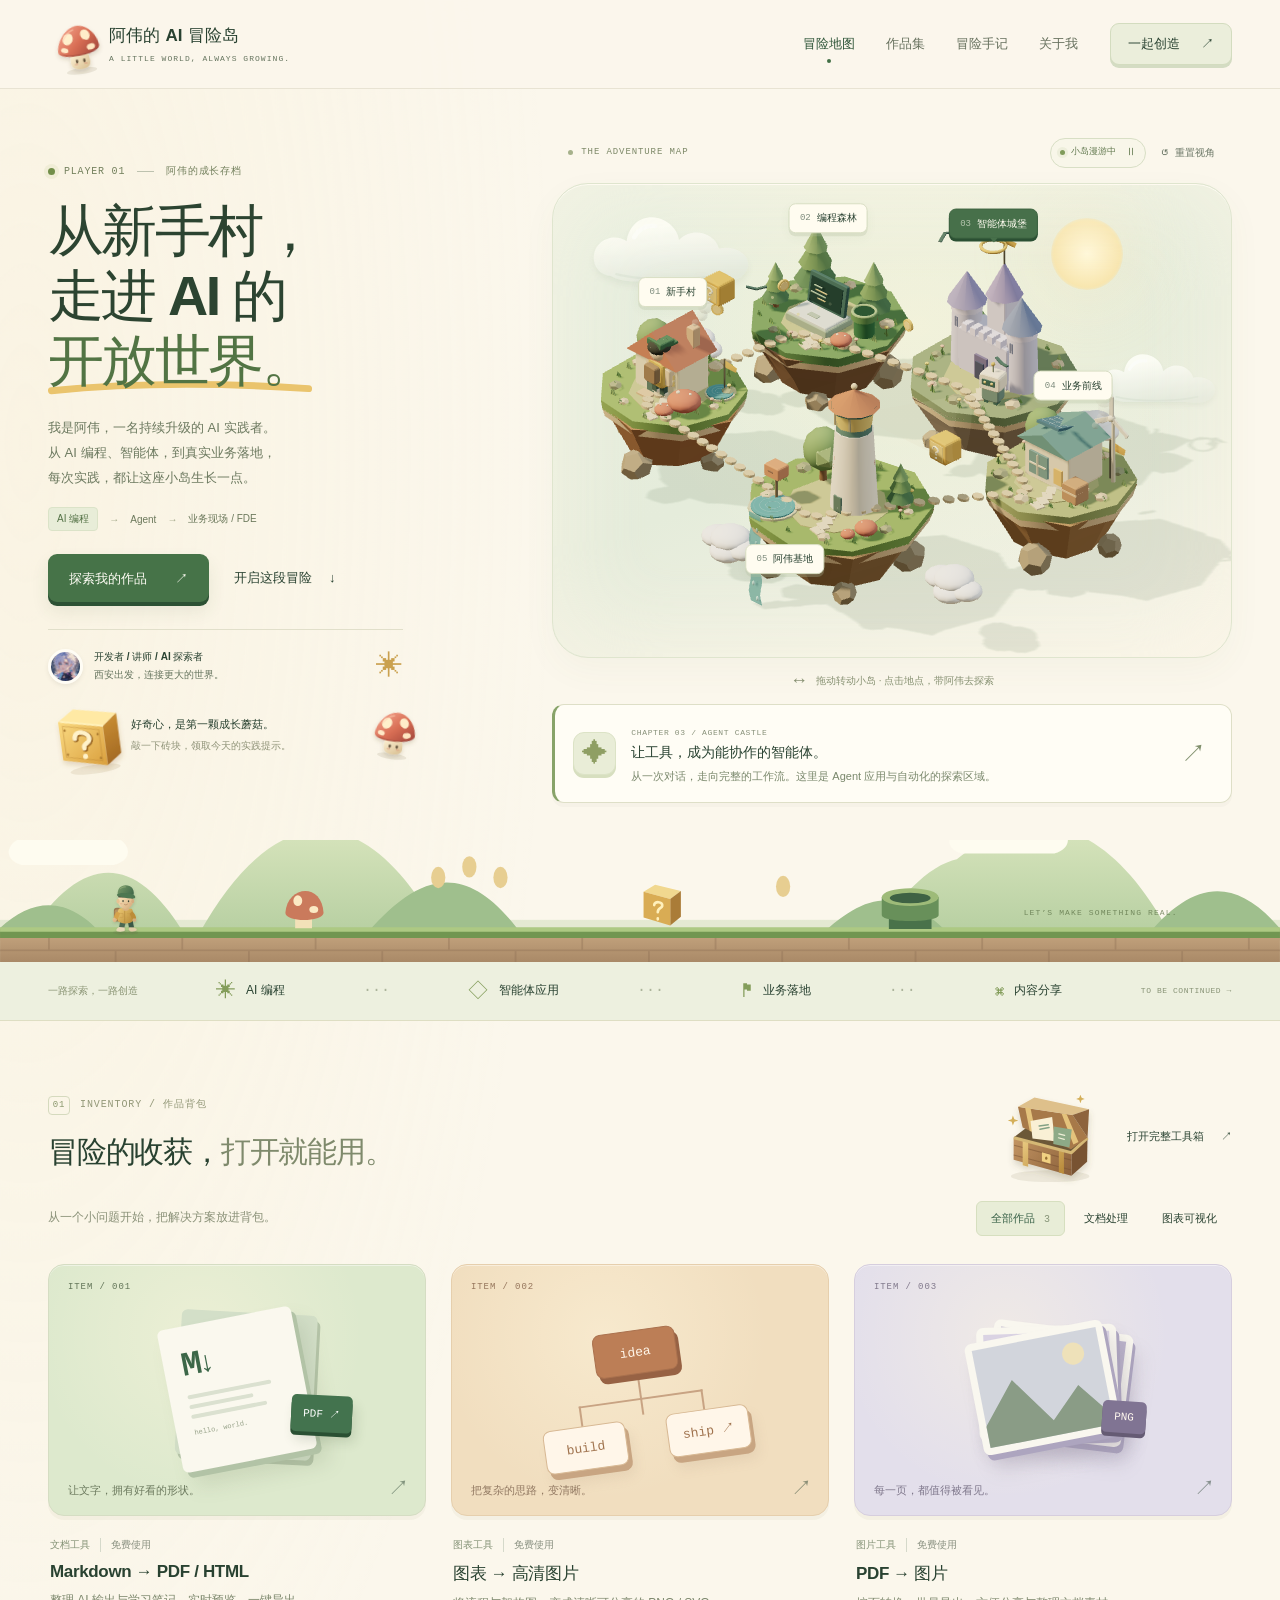
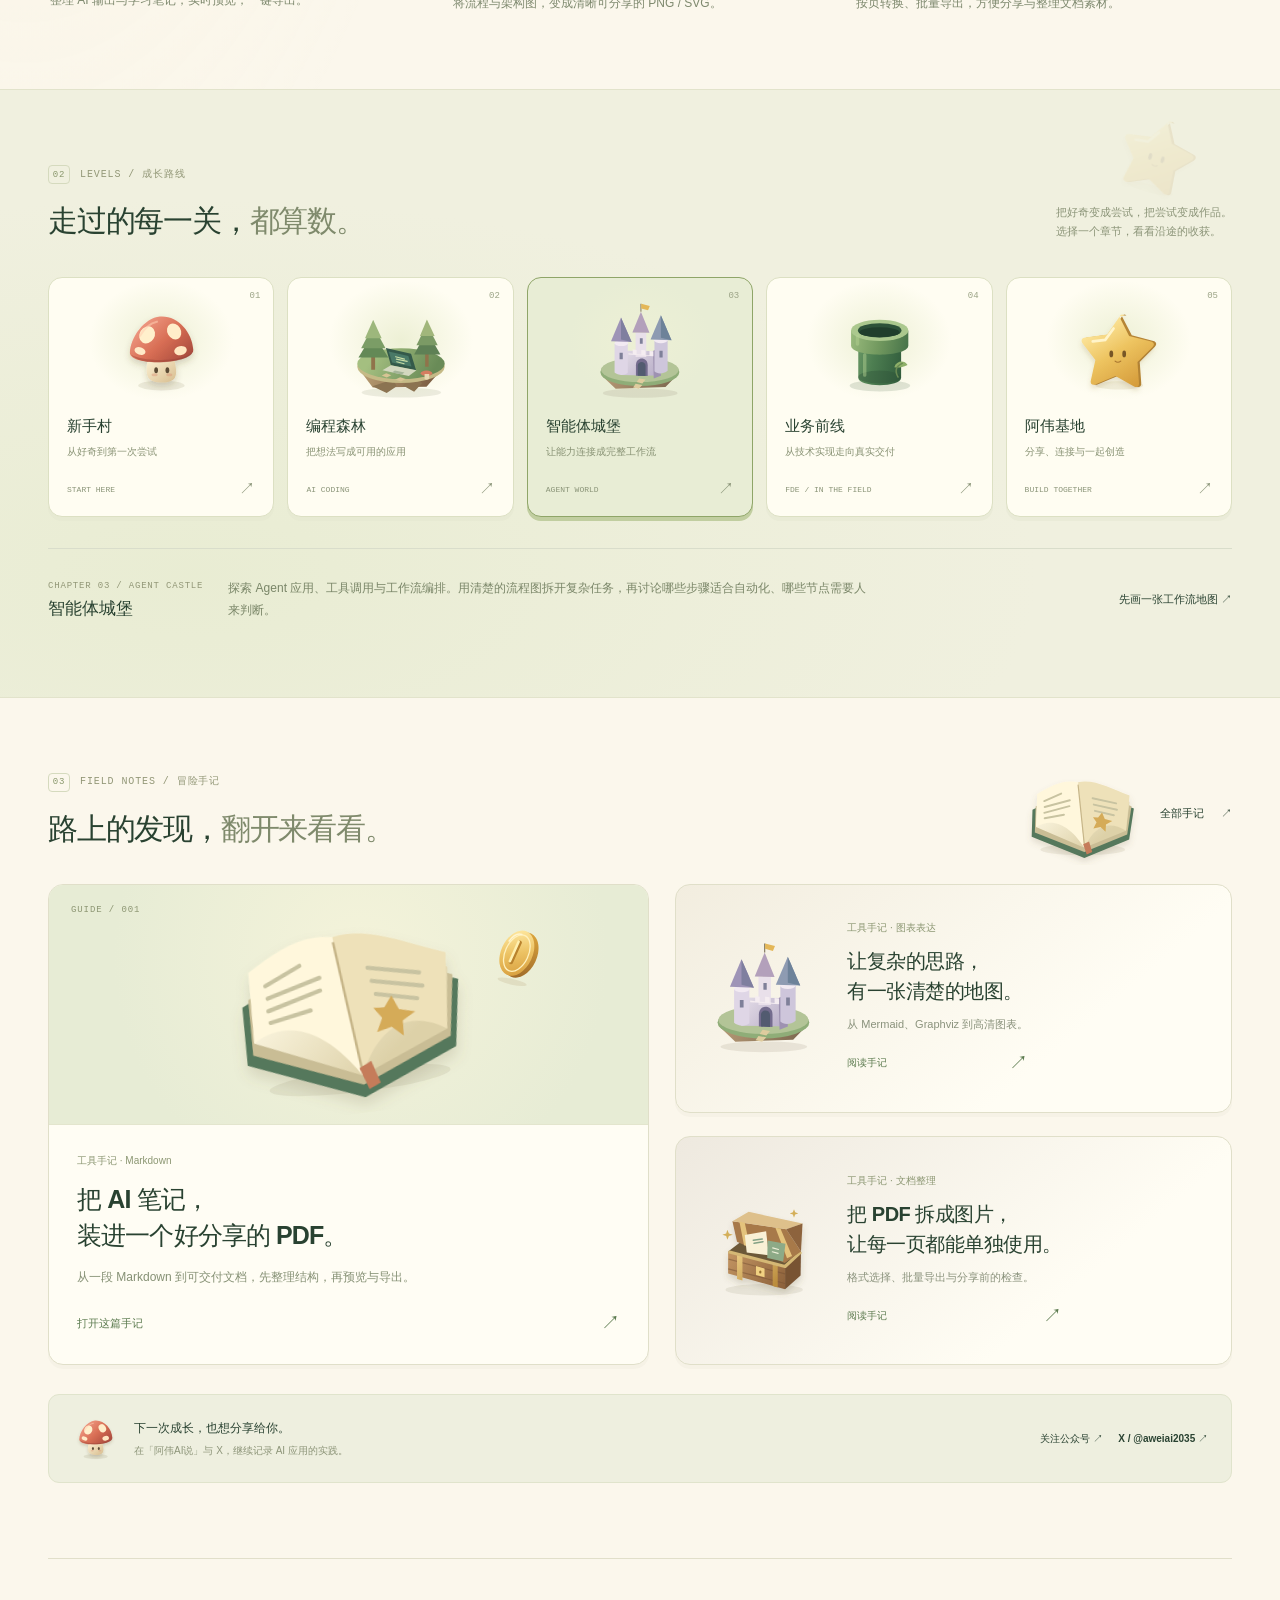
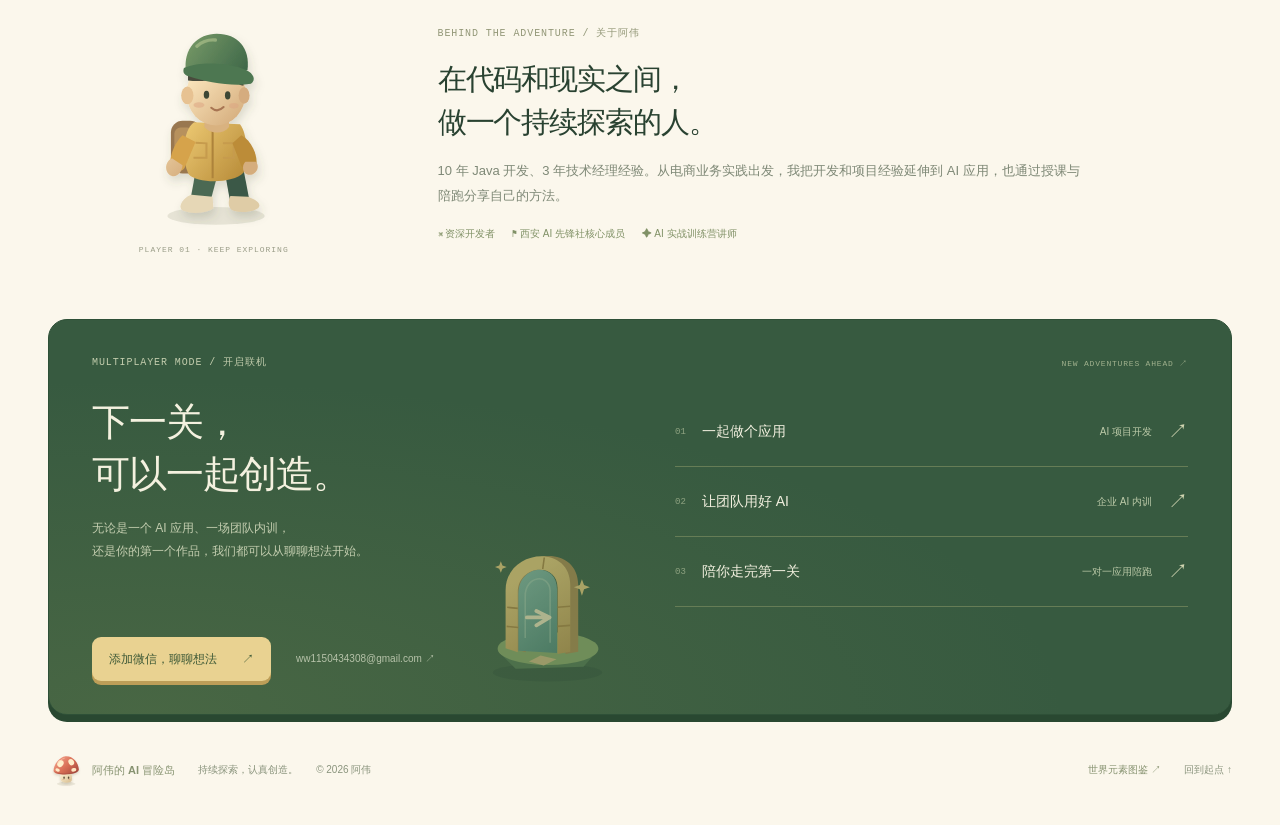
==== commit 3f9d65d2: "fix: resolve adventure assets on Vercel clean URLs" ====
--- a/adventure/index.html
+++ b/adventure/index.html
@@ -6,16 +6,16 @@
   <meta name="theme-color" content="#f7f5ed">
   <meta name="description" content="阿伟的 AI 冒险岛。从 AI 新手村出发，探索 AI 编程、智能体与真实业务落地，分享作品和实践。">
   <title>阿伟的 AI 冒险岛 · 持续探索，认真创造</title>
-  <link rel="stylesheet" href="style.css?v=4">
-  <link rel="stylesheet" href="theme.css?v=4">
-  <script type="module" src="app.js?v=4"></script>
-  <script defer src="../assets/home.js"></script>
+  <link rel="stylesheet" href="/adventure/style.css?v=4">
+  <link rel="stylesheet" href="/adventure/theme.css?v=4">
+  <script type="module" src="/adventure/app.js?v=5"></script>
+  <script defer src="/assets/home.js"></script>
 </head>
 <body>
   <a class="skip-link" href="#main">跳到主要内容</a>
   <header class="site-header">
     <nav class="wrap navigation" aria-label="主导航">
-      <a class="brand" href="#top"><span class="brand-cube" aria-hidden="true"><img src="assets/mushroom.svg" width="54" height="54" alt=""></span><span>阿伟的 AI 冒险岛<small>A LITTLE WORLD, ALWAYS GROWING.</small></span></a>
+      <a class="brand" href="#top"><span class="brand-cube" aria-hidden="true"><img src="/adventure/assets/mushroom.svg" width="54" height="54" alt=""></span><span>阿伟的 AI 冒险岛<small>A LITTLE WORLD, ALWAYS GROWING.</small></span></a>
       <div class="nav-links"><a class="active" href="#map">冒险地图</a><a href="#works">作品集</a><a href="#journal">冒险手记</a><a href="#about">关于我</a></div>
       <button class="button nav-contact" type="button" data-contact="一起创造">一起创造 <span aria-hidden="true">↗</span></button>
     </nav>
@@ -29,13 +29,13 @@
         <p class="hero-description">我是阿伟，一名持续升级的 AI 实践者。<br>从 AI 编程、智能体，到真实业务落地，<br>每次实践，都让这座小岛生长一点。</p>
         <div class="hero-skills"><span>AI 编程</span><i>→</i><span>Agent</span><i>→</i><span>业务现场 / FDE</span></div>
         <div class="hero-actions"><a class="button button-primary" href="#works">探索我的作品 <span aria-hidden="true">↗</span></a><a class="text-link" href="#map">开启这段冒险 <span aria-hidden="true">↓</span></a></div>
-        <div class="hero-profile"><img src="../assets/awei-avatar.jpg" width="40" height="40" alt="阿伟的头像"><p><strong>开发者 / 讲师 / AI 探索者</strong><span>西安出发，连接更大的世界。</span></p><span class="profile-star" aria-hidden="true">✳</span></div>
-        <div class="supply-block"><button id="supply-button" class="supply-button" type="button" aria-label="敲一下问号砖块，领取实践提示"><img src="assets/question-block.svg" width="86" height="86" alt="好奇心问号砖块"><img class="supply-coin" src="assets/coin.svg" width="34" height="42" alt="" aria-hidden="true"></button><div><strong>好奇心，是第一颗成长蘑菇。</strong><p>敲一下砖块，领取今天的实践提示。</p></div><img class="supply-mushroom" src="assets/mushroom.svg" width="57" height="57" alt="" aria-hidden="true"></div>
+        <div class="hero-profile"><img src="/assets/awei-avatar.jpg" width="40" height="40" alt="阿伟的头像"><p><strong>开发者 / 讲师 / AI 探索者</strong><span>西安出发，连接更大的世界。</span></p><span class="profile-star" aria-hidden="true">✳</span></div>
+        <div class="supply-block"><button id="supply-button" class="supply-button" type="button" aria-label="敲一下问号砖块，领取实践提示"><img src="/adventure/assets/question-block.svg" width="86" height="86" alt="好奇心问号砖块"><img class="supply-coin" src="/adventure/assets/coin.svg" width="34" height="42" alt="" aria-hidden="true"></button><div><strong>好奇心，是第一颗成长蘑菇。</strong><p>敲一下砖块，领取今天的实践提示。</p></div><img class="supply-mushroom" src="/adventure/assets/mushroom.svg" width="57" height="57" alt="" aria-hidden="true"></div>
       </div>
       <div class="world-area" id="map">
         <div class="world-topline"><span><i aria-hidden="true"></i> THE ADVENTURE MAP</span><div class="world-controls"><button id="toggle-motion" class="motion-toggle" type="button" aria-pressed="true"><span class="motion-dot"></span><span id="motion-label">小岛漫游中</span><span id="motion-symbol" aria-hidden="true">Ⅱ</span></button><button id="reset-view" class="reset-view" type="button" aria-label="恢复地图初始视角">↺ <span>重置视角</span></button></div></div>
         <div class="world-canvas-wrap" id="world-container">
-          <div class="sky-sun" aria-hidden="true"></div><img class="sky-cloud sky-cloud-one" src="assets/cloud.svg" width="180" height="96" alt="" aria-hidden="true"><img class="sky-cloud sky-cloud-two" src="assets/cloud.svg" width="135" height="72" alt="" aria-hidden="true">
+          <div class="sky-sun" aria-hidden="true"></div><img class="sky-cloud sky-cloud-one" src="/adventure/assets/cloud.svg" width="180" height="96" alt="" aria-hidden="true"><img class="sky-cloud sky-cloud-two" src="/adventure/assets/cloud.svg" width="135" height="72" alt="" aria-hidden="true">
           <canvas id="world" aria-label="由新手村、编程森林、智能体城堡、业务前线和阿伟基地组成的立体浮空岛地图"></canvas>
           <div id="world-labels" class="world-labels" aria-label="地图地点">
             <button class="map-label" type="button" data-stage="0"><span>01</span> 新手村</button>
@@ -44,7 +44,7 @@
             <button class="map-label" type="button" data-stage="3"><span>04</span> 业务前线</button>
             <button class="map-label" type="button" data-stage="4"><span>05</span> 阿伟基地</button>
           </div>
-          <div id="scene-fallback" class="scene-fallback" hidden><img src="assets/forest-island.svg" width="220" height="190" alt="编程森林浮岛"><strong>欢迎来到 AI 冒险岛</strong><p>当前设备暂时无法显示 3D 地图，仍可通过下方章节探索。</p></div>
+          <div id="scene-fallback" class="scene-fallback" hidden><img src="/adventure/assets/forest-island.svg" width="220" height="190" alt="编程森林浮岛"><strong>欢迎来到 AI 冒险岛</strong><p>当前设备暂时无法显示 3D 地图，仍可通过下方章节探索。</p></div>
         </div>
         <div class="map-hint"><span class="hint-drag" aria-hidden="true">↔</span> 拖动转动小岛 · 点击地点，带阿伟去探索 <span class="hint-end">每一次实践，都是新的坐标</span></div>
         <div class="stage-detail" aria-live="polite">
@@ -55,40 +55,40 @@
       </div>
     </section>
 
-    <div class="world-divider" aria-hidden="true"><img class="landscape" src="assets/adventure-landscape.svg" width="1440" height="190" alt=""><span class="divider-explorer"><img src="assets/awei-explorer.svg" width="46" height="57" alt=""></span><span class="divider-caption">LET’S MAKE SOMETHING REAL.</span></div>
+    <div class="world-divider" aria-hidden="true"><img class="landscape" src="/adventure/assets/adventure-landscape.svg" width="1440" height="190" alt=""><span class="divider-explorer"><img src="/adventure/assets/awei-explorer.svg" width="46" height="57" alt=""></span><span class="divider-caption">LET’S MAKE SOMETHING REAL.</span></div>
 
     <div class="path-strip" aria-label="探索方向"><div class="wrap"><span class="strip-note">一路探索，一路创造</span><span><b aria-hidden="true">✳</b> AI 编程</span><i aria-hidden="true">···</i><span><b aria-hidden="true">◇</b> 智能体应用</span><i aria-hidden="true">···</i><span><b aria-hidden="true">⚑</b> 业务落地</span><i aria-hidden="true">···</i><span><b aria-hidden="true">⌘</b> 内容分享</span><span class="strip-end">TO BE CONTINUED →</span></div></div>
 
     <section class="wrap section works" id="works" aria-labelledby="works-title">
-      <div class="section-heading"><div><p class="eyebrow"><span>01</span> INVENTORY / 作品背包</p><h2 id="works-title">冒险的收获，<span>打开就能用。</span></h2></div><div class="heading-side"><img class="heading-art float-gentle" src="assets/tool-chest.svg" width="145" height="118" alt="装着作品的工具宝箱"><a class="text-link" href="../tools.html">打开完整工具箱 <span aria-hidden="true">↗</span></a></div></div>
+      <div class="section-heading"><div><p class="eyebrow"><span>01</span> INVENTORY / 作品背包</p><h2 id="works-title">冒险的收获，<span>打开就能用。</span></h2></div><div class="heading-side"><img class="heading-art float-gentle" src="/adventure/assets/tool-chest.svg" width="145" height="118" alt="装着作品的工具宝箱"><a class="text-link" href="/tools.html">打开完整工具箱 <span aria-hidden="true">↗</span></a></div></div>
       <div class="works-toolbar"><p>从一个小问题开始，把解决方案放进背包。</p><div class="filters" role="group" aria-label="筛选作品"><button class="selected" type="button" data-filter="all" aria-pressed="true">全部作品 <span>3</span></button><button type="button" data-filter="document" aria-pressed="false">文档处理</button><button type="button" data-filter="diagram" aria-pressed="false">图表可视化</button></div></div>
       <div class="works-grid" id="works-grid" aria-live="polite">
-        <article class="work-card" data-category="document"><a class="work-visual visual-mint" href="../md2pdf/index.html" data-tool="md2pdf" data-tool-title="Markdown 转 PDF / HTML" aria-label="使用 Markdown 转 PDF / HTML"><span class="visual-number">ITEM / 001</span><div class="paper-stack" aria-hidden="true"><div class="paper-back"></div><div class="paper-front"><span class="paper-mark">M<span>↓</span></span><i></i><i></i><i></i><b>hello, world.</b></div><span class="pdf-badge">PDF ↗</span></div><span class="visual-caption">让文字，拥有好看的形状。</span><span class="visual-arrow" aria-hidden="true">↗</span></a><div class="work-info"><span class="work-tag">文档工具 <span>免费使用</span></span><h3><a href="../md2pdf/index.html" data-tool="md2pdf" data-tool-title="Markdown 转 PDF / HTML">Markdown → PDF / HTML</a></h3><p>整理 AI 输出与学习笔记，实时预览，一键导出。</p></div></article>
-        <article class="work-card" data-category="diagram"><a class="work-visual visual-peach" href="../photo/diagram-converter.html" data-tool="diagram" data-tool-title="图表转高清图片" aria-label="使用图表转高清图片"><span class="visual-number">ITEM / 002</span><div class="diagram-mini" aria-hidden="true"><div class="diagram-line line-v"></div><div class="diagram-line line-h"></div><span class="diagram-block block-top">idea</span><span class="diagram-block block-left">build</span><span class="diagram-block block-right">ship ↗</span></div><span class="visual-caption">把复杂的思路，变清晰。</span><span class="visual-arrow" aria-hidden="true">↗</span></a><div class="work-info"><span class="work-tag">图表工具 <span>免费使用</span></span><h3><a href="../photo/diagram-converter.html" data-tool="diagram" data-tool-title="图表转高清图片">图表 → 高清图片</a></h3><p>将流程与架构图，变成清晰可分享的 PNG / SVG。</p></div></article>
-        <article class="work-card" data-category="document"><a class="work-visual visual-lavender" href="../photo/pdf2imageV2.html" data-tool="pdf2image" data-tool-title="PDF 转图片" aria-label="使用 PDF 转图片"><span class="visual-number">ITEM / 003</span><div class="photo-stack" aria-hidden="true"><div class="photo-sheet sheet-back"></div><div class="photo-sheet sheet-middle"></div><div class="photo-sheet sheet-front"><span class="photo-sun"></span><span class="photo-mountain"></span></div><span class="png-badge">PNG</span></div><span class="visual-caption">每一页，都值得被看见。</span><span class="visual-arrow" aria-hidden="true">↗</span></a><div class="work-info"><span class="work-tag">图片工具 <span>免费使用</span></span><h3><a href="../photo/pdf2imageV2.html" data-tool="pdf2image" data-tool-title="PDF 转图片">PDF → 图片</a></h3><p>按页转换、批量导出，方便分享与整理文档素材。</p></div></article>
+        <article class="work-card" data-category="document"><a class="work-visual visual-mint" href="/md2pdf/index.html" data-tool="md2pdf" data-tool-title="Markdown 转 PDF / HTML" aria-label="使用 Markdown 转 PDF / HTML"><span class="visual-number">ITEM / 001</span><div class="paper-stack" aria-hidden="true"><div class="paper-back"></div><div class="paper-front"><span class="paper-mark">M<span>↓</span></span><i></i><i></i><i></i><b>hello, world.</b></div><span class="pdf-badge">PDF ↗</span></div><span class="visual-caption">让文字，拥有好看的形状。</span><span class="visual-arrow" aria-hidden="true">↗</span></a><div class="work-info"><span class="work-tag">文档工具 <span>免费使用</span></span><h3><a href="/md2pdf/index.html" data-tool="md2pdf" data-tool-title="Markdown 转 PDF / HTML">Markdown → PDF / HTML</a></h3><p>整理 AI 输出与学习笔记，实时预览，一键导出。</p></div></article>
+        <article class="work-card" data-category="diagram"><a class="work-visual visual-peach" href="/photo/diagram-converter.html" data-tool="diagram" data-tool-title="图表转高清图片" aria-label="使用图表转高清图片"><span class="visual-number">ITEM / 002</span><div class="diagram-mini" aria-hidden="true"><div class="diagram-line line-v"></div><div class="diagram-line line-h"></div><span class="diagram-block block-top">idea</span><span class="diagram-block block-left">build</span><span class="diagram-block block-right">ship ↗</span></div><span class="visual-caption">把复杂的思路，变清晰。</span><span class="visual-arrow" aria-hidden="true">↗</span></a><div class="work-info"><span class="work-tag">图表工具 <span>免费使用</span></span><h3><a href="/photo/diagram-converter.html" data-tool="diagram" data-tool-title="图表转高清图片">图表 → 高清图片</a></h3><p>将流程与架构图，变成清晰可分享的 PNG / SVG。</p></div></article>
+        <article class="work-card" data-category="document"><a class="work-visual visual-lavender" href="/photo/pdf2imageV2.html" data-tool="pdf2image" data-tool-title="PDF 转图片" aria-label="使用 PDF 转图片"><span class="visual-number">ITEM / 003</span><div class="photo-stack" aria-hidden="true"><div class="photo-sheet sheet-back"></div><div class="photo-sheet sheet-middle"></div><div class="photo-sheet sheet-front"><span class="photo-sun"></span><span class="photo-mountain"></span></div><span class="png-badge">PNG</span></div><span class="visual-caption">每一页，都值得被看见。</span><span class="visual-arrow" aria-hidden="true">↗</span></a><div class="work-info"><span class="work-tag">图片工具 <span>免费使用</span></span><h3><a href="/photo/pdf2imageV2.html" data-tool="pdf2image" data-tool-title="PDF 转图片">PDF → 图片</a></h3><p>按页转换、批量导出，方便分享与整理文档素材。</p></div></article>
       </div>
     </section>
 
     <section class="journey-section" id="journey" aria-labelledby="journey-title"><div class="wrap section">
       <div class="section-heading"><div><p class="eyebrow"><span>02</span> LEVELS / 成长路线</p><h2 id="journey-title">走过的每一关，<span>都算数。</span></h2></div><p class="section-note">把好奇变成尝试，把尝试变成作品。<br>选择一个章节，看看沿途的收获。</p></div>
-      <div class="chapter-list" role="group" aria-label="选择成长章节"><button type="button" data-stage="0"><span class="chapter-number">01</span><span class="chapter-symbol"><img src="assets/mushroom.svg" width="100" height="100" alt=""></span><strong>新手村</strong><small>从好奇到第一次尝试</small><span class="chapter-bottom">START HERE <i>↗</i></span></button><button type="button" data-stage="1"><span class="chapter-number">02</span><span class="chapter-symbol"><img src="assets/forest-island.svg" width="116" height="100" alt=""></span><strong>编程森林</strong><small>把想法写成可用的应用</small><span class="chapter-bottom">AI CODING <i>↗</i></span></button><button class="selected" type="button" data-stage="2" aria-pressed="true"><span class="chapter-number">03</span><span class="chapter-symbol"><img src="assets/agent-castle.svg" width="107" height="100" alt=""></span><strong>智能体城堡</strong><small>让能力连接成完整工作流</small><span class="chapter-bottom">AGENT WORLD <i>↗</i></span></button><button type="button" data-stage="3"><span class="chapter-number">04</span><span class="chapter-symbol"><img src="assets/pipe.svg" width="100" height="100" alt=""></span><strong>业务前线</strong><small>从技术实现走向真实交付</small><span class="chapter-bottom">FDE / IN THE FIELD <i>↗</i></span></button><button type="button" data-stage="4"><span class="chapter-number">05</span><span class="chapter-symbol"><img src="assets/star.svg" width="100" height="100" alt=""></span><strong>阿伟基地</strong><small>分享、连接与一起创造</small><span class="chapter-bottom">BUILD TOGETHER <i>↗</i></span></button></div>
+      <div class="chapter-list" role="group" aria-label="选择成长章节"><button type="button" data-stage="0"><span class="chapter-number">01</span><span class="chapter-symbol"><img src="/adventure/assets/mushroom.svg" width="100" height="100" alt=""></span><strong>新手村</strong><small>从好奇到第一次尝试</small><span class="chapter-bottom">START HERE <i>↗</i></span></button><button type="button" data-stage="1"><span class="chapter-number">02</span><span class="chapter-symbol"><img src="/adventure/assets/forest-island.svg" width="116" height="100" alt=""></span><strong>编程森林</strong><small>把想法写成可用的应用</small><span class="chapter-bottom">AI CODING <i>↗</i></span></button><button class="selected" type="button" data-stage="2" aria-pressed="true"><span class="chapter-number">03</span><span class="chapter-symbol"><img src="/adventure/assets/agent-castle.svg" width="107" height="100" alt=""></span><strong>智能体城堡</strong><small>让能力连接成完整工作流</small><span class="chapter-bottom">AGENT WORLD <i>↗</i></span></button><button type="button" data-stage="3"><span class="chapter-number">04</span><span class="chapter-symbol"><img src="/adventure/assets/pipe.svg" width="100" height="100" alt=""></span><strong>业务前线</strong><small>从技术实现走向真实交付</small><span class="chapter-bottom">FDE / IN THE FIELD <i>↗</i></span></button><button type="button" data-stage="4"><span class="chapter-number">05</span><span class="chapter-symbol"><img src="/adventure/assets/star.svg" width="100" height="100" alt=""></span><strong>阿伟基地</strong><small>分享、连接与一起创造</small><span class="chapter-bottom">BUILD TOGETHER <i>↗</i></span></button></div>
       <div class="chapter-expanded" aria-live="polite"><div><span class="eyebrow" id="chapter-label">CHAPTER 03</span><h3 id="chapter-title">智能体城堡</h3></div><p id="chapter-body">探索 Agent 应用、工具调用与工作流编排。具体项目和实践复盘，将成为这片区域的通关记录。</p><a class="text-link" id="chapter-action" href="#journal">查看冒险手记 ↗</a></div>
     </div></section>
 
-    <section class="wrap section journal" id="journal" aria-labelledby="journal-title"><div class="section-heading"><div><p class="eyebrow"><span>03</span> FIELD NOTES / 冒险手记</p><h2 id="journal-title">路上的发现，<span>翻开来看看。</span></h2></div><div class="heading-side"><img class="heading-art float-gentle" src="assets/journal-book.svg" width="145" height="118" alt="翻开的冒险手记"><a class="text-link" href="articles.html">全部手记 <span aria-hidden="true">↗</span></a></div></div>
-      <div class="journal-cards"><a class="story-card story-featured" href="articles/markdown-export.html"><div class="story-illustration"><img class="story-book" src="assets/journal-book.svg" width="280" height="228" alt="立体笔记本"><img class="story-coin float-gentle" src="assets/coin.svg" width="58" height="65" alt="" aria-hidden="true"><span>GUIDE / 001</span></div><div class="story-content"><p class="story-category">工具手记 · Markdown</p><h3>把 AI 笔记，<br>装进一个好分享的 PDF。</h3><p>从一段 Markdown 到可交付文档，先整理结构，再预览与导出。</p><span class="story-read">打开这篇手记 <b>↗</b></span></div></a>
-      <div class="story-stack"><a class="story-card story-compact" href="articles/diagram-export.html"><img src="assets/agent-castle.svg" width="128" height="120" alt="智能体城堡插画"><div><p class="story-category">工具手记 · 图表表达</p><h3>让复杂的思路，<br>有一张清楚的地图。</h3><p>从 Mermaid、Graphviz 到高清图表。</p><span class="story-read">阅读手记 <b>↗</b></span></div></a><a class="story-card story-compact" href="articles/pdf-to-images.html"><img src="assets/tool-chest.svg" width="128" height="104" alt="工具宝箱插画"><div><p class="story-category">工具手记 · 文档整理</p><h3>把 PDF 拆成图片，<br>让每一页都能单独使用。</h3><p>格式选择、批量导出与分享前的检查。</p><span class="story-read">阅读手记 <b>↗</b></span></div></a></div></div>
-      <div class="journal-subscribe"><img src="assets/mushroom.svg" width="50" height="50" alt="" aria-hidden="true"><p><strong>下一次成长，也想分享给你。</strong><span>在「阿伟AI说」与 X，继续记录 AI 应用的实践。</span></p><button class="text-link" type="button" data-show-official>关注公众号 ↗</button><a class="text-link" href="https://x.com/aweiai2035" target="_blank" rel="noopener noreferrer">X / @aweiai2035 ↗</a></div></section>
+    <section class="wrap section journal" id="journal" aria-labelledby="journal-title"><div class="section-heading"><div><p class="eyebrow"><span>03</span> FIELD NOTES / 冒险手记</p><h2 id="journal-title">路上的发现，<span>翻开来看看。</span></h2></div><div class="heading-side"><img class="heading-art float-gentle" src="/adventure/assets/journal-book.svg" width="145" height="118" alt="翻开的冒险手记"><a class="text-link" href="/adventure/articles.html">全部手记 <span aria-hidden="true">↗</span></a></div></div>
+      <div class="journal-cards"><a class="story-card story-featured" href="/adventure/articles/markdown-export.html"><div class="story-illustration"><img class="story-book" src="/adventure/assets/journal-book.svg" width="280" height="228" alt="立体笔记本"><img class="story-coin float-gentle" src="/adventure/assets/coin.svg" width="58" height="65" alt="" aria-hidden="true"><span>GUIDE / 001</span></div><div class="story-content"><p class="story-category">工具手记 · Markdown</p><h3>把 AI 笔记，<br>装进一个好分享的 PDF。</h3><p>从一段 Markdown 到可交付文档，先整理结构，再预览与导出。</p><span class="story-read">打开这篇手记 <b>↗</b></span></div></a>
+      <div class="story-stack"><a class="story-card story-compact" href="/adventure/articles/diagram-export.html"><img src="/adventure/assets/agent-castle.svg" width="128" height="120" alt="智能体城堡插画"><div><p class="story-category">工具手记 · 图表表达</p><h3>让复杂的思路，<br>有一张清楚的地图。</h3><p>从 Mermaid、Graphviz 到高清图表。</p><span class="story-read">阅读手记 <b>↗</b></span></div></a><a class="story-card story-compact" href="/adventure/articles/pdf-to-images.html"><img src="/adventure/assets/tool-chest.svg" width="128" height="104" alt="工具宝箱插画"><div><p class="story-category">工具手记 · 文档整理</p><h3>把 PDF 拆成图片，<br>让每一页都能单独使用。</h3><p>格式选择、批量导出与分享前的检查。</p><span class="story-read">阅读手记 <b>↗</b></span></div></a></div></div>
+      <div class="journal-subscribe"><img src="/adventure/assets/mushroom.svg" width="50" height="50" alt="" aria-hidden="true"><p><strong>下一次成长，也想分享给你。</strong><span>在「阿伟AI说」与 X，继续记录 AI 应用的实践。</span></p><button class="text-link" type="button" data-show-official>关注公众号 ↗</button><a class="text-link" href="https://x.com/aweiai2035" target="_blank" rel="noopener noreferrer">X / @aweiai2035 ↗</a></div></section>
 
-    <section class="wrap about-section" id="about" aria-labelledby="about-title"><div class="about-portrait"><img class="explorer-portrait float-gentle" src="assets/awei-explorer.svg" width="200" height="246" alt="戴绿色帽子、背着背包的阿伟冒险分身"><span class="portrait-caption">PLAYER 01 · KEEP EXPLORING</span></div><div class="about-text"><p class="eyebrow">BEHIND THE ADVENTURE / 关于阿伟</p><h2 id="about-title">在代码和现实之间，<br>做一个持续探索的人。</h2><p>10 年 Java 开发、3 年技术经理经验。从电商业务实践出发，我把开发和项目经验延伸到 AI 应用，也通过授课与陪跑分享自己的方法。</p><div class="about-facts"><span>⌘ 资深开发者</span><span>⚑ 西安 AI 先锋社核心成员</span><span>✦ AI 实战训练营讲师</span></div></div></section>
+    <section class="wrap about-section" id="about" aria-labelledby="about-title"><div class="about-portrait"><img class="explorer-portrait float-gentle" src="/adventure/assets/awei-explorer.svg" width="200" height="246" alt="戴绿色帽子、背着背包的阿伟冒险分身"><span class="portrait-caption">PLAYER 01 · KEEP EXPLORING</span></div><div class="about-text"><p class="eyebrow">BEHIND THE ADVENTURE / 关于阿伟</p><h2 id="about-title">在代码和现实之间，<br>做一个持续探索的人。</h2><p>10 年 Java 开发、3 年技术经理经验。从电商业务实践出发，我把开发和项目经验延伸到 AI 应用，也通过授课与陪跑分享自己的方法。</p><div class="about-facts"><span>⌘ 资深开发者</span><span>⚑ 西安 AI 先锋社核心成员</span><span>✦ AI 实战训练营讲师</span></div></div></section>
 
     <section class="wrap cooperation" id="cooperate" aria-labelledby="cooperate-title"><div class="coop-top"><p class="eyebrow">MULTIPLAYER MODE / 开启联机</p><span>NEW ADVENTURES AHEAD ↗</span></div><div class="coop-main"><div><h2 id="cooperate-title">下一关，<br>可以一起创造。</h2><p>无论是一个 AI 应用、一场团队内训，<br>还是你的第一个作品，我们都可以从聊聊想法开始。</p></div><div class="coop-choices"><button type="button" data-contact="AI 项目开发"><span>01</span><strong>一起做个应用</strong><small>AI 项目开发</small><b>↗</b></button><button type="button" data-contact="企业 AI 内训"><span>02</span><strong>让团队用好 AI</strong><small>企业 AI 内训</small><b>↗</b></button><button type="button" data-contact="一对一应用陪跑"><span>03</span><strong>陪你走完第一关</strong><small>一对一应用陪跑</small><b>↗</b></button></div></div><div class="coop-footer"><button class="button button-light" type="button" data-contact="需求沟通">添加微信，聊聊想法 <span>↗</span></button><a href="mailto:ww1150434308@gmail.com">ww1150434308@gmail.com ↗</a></div></section>
   </main>
-  <footer class="wrap footer"><a class="footer-brand" href="#top"><img src="assets/mushroom.svg" width="36" height="36" alt=""><span>阿伟的 AI 冒险岛</span></a><p>持续探索，认真创造。<span>© <span id="year">2026</span> 阿伟</span></p><a href="elements.html">世界元素图鉴 ↗</a><a href="#top">回到起点 ↑</a></footer>
-  <div class="supply-toast" id="supply-toast" role="status" aria-live="polite" hidden><img src="assets/mushroom.svg" width="52" height="52" alt=""><div><strong id="supply-tip-title"></strong><p id="supply-tip-body"></p></div><a href="articles.html" id="supply-tip-link">去实践 ↗</a><button type="button" id="close-supply" aria-label="关闭实践提示">×</button></div>
+  <footer class="wrap footer"><a class="footer-brand" href="#top"><img src="/adventure/assets/mushroom.svg" width="36" height="36" alt=""><span>阿伟的 AI 冒险岛</span></a><p>持续探索，认真创造。<span>© <span id="year">2026</span> 阿伟</span></p><a href="/adventure/elements.html">世界元素图鉴 ↗</a><a href="#top">回到起点 ↑</a></footer>
+  <div class="supply-toast" id="supply-toast" role="status" aria-live="polite" hidden><img src="/adventure/assets/mushroom.svg" width="52" height="52" alt=""><div><strong id="supply-tip-title"></strong><p id="supply-tip-body"></p></div><a href="/adventure/articles.html" id="supply-tip-link">去实践 ↗</a><button type="button" id="close-supply" aria-label="关闭实践提示">×</button></div>
 
-  <dialog id="contact-dialog" aria-labelledby="contact-dialog-title"><button class="dialog-close" type="button" data-close-dialog aria-label="关闭联系窗口">×</button><p class="eyebrow">LET’S BUILD TOGETHER</p><h2 id="contact-dialog-title">联机邀请已发出。</h2><p id="contact-topic">咨询方向：一起创造</p><div class="contact-wechat"><a href="../assets/wechat-personal.jpg" target="_blank" rel="noopener noreferrer" aria-label="查看个人微信二维码原图"><img src="../assets/wechat-personal.jpg" width="820" height="1219" alt="阿伟的个人微信二维码"></a><p>微信扫码，聊聊你的下一关。<br>手机上可以打开原图，保存后在微信识别。</p></div><div class="dialog-actions"><a class="button button-primary" href="mailto:ww1150434308@gmail.com">写邮件 ↗</a><button class="button button-outline" type="button" data-copy-email="ww1150434308@gmail.com">复制邮箱</button></div><p class="copy-status" id="copy-status" role="status" aria-live="polite"></p></dialog>
-  <dialog id="official-dialog" aria-labelledby="official-title"><button class="dialog-close" type="button" data-close-official aria-label="关闭公众号二维码">×</button><p class="eyebrow">KEEP EXPLORING</p><h2 id="official-title">阿伟AI说</h2><a href="../assets/wechat-official.jpg" target="_blank" rel="noopener noreferrer"><img class="official-image" src="../assets/wechat-official.jpg" width="258" height="258" alt="阿伟AI说公众号二维码"></a><p>扫码关注，或在微信搜索「阿伟AI说」。</p><button class="button button-primary" type="button" data-copy-official="阿伟AI说">复制公众号名</button><p class="copy-status" id="official-copy-status" role="status" aria-live="polite"></p></dialog>
-  <dialog id="tool-dialog" aria-labelledby="tool-dialog-title"><div class="tool-dialog-bar"><button class="text-link" type="button" data-close-tool>← 返回冒险岛</button><strong id="tool-dialog-title">免费工具</strong><a class="text-link" id="external-tool" href="../tools.html" target="_blank" rel="noopener noreferrer">独立打开 ↗</a></div><iframe id="tool-frame" title="免费工具" src="about:blank"></iframe></dialog>
+  <dialog id="contact-dialog" aria-labelledby="contact-dialog-title"><button class="dialog-close" type="button" data-close-dialog aria-label="关闭联系窗口">×</button><p class="eyebrow">LET’S BUILD TOGETHER</p><h2 id="contact-dialog-title">联机邀请已发出。</h2><p id="contact-topic">咨询方向：一起创造</p><div class="contact-wechat"><a href="/assets/wechat-personal.jpg" target="_blank" rel="noopener noreferrer" aria-label="查看个人微信二维码原图"><img src="/assets/wechat-personal.jpg" width="820" height="1219" alt="阿伟的个人微信二维码"></a><p>微信扫码，聊聊你的下一关。<br>手机上可以打开原图，保存后在微信识别。</p></div><div class="dialog-actions"><a class="button button-primary" href="mailto:ww1150434308@gmail.com">写邮件 ↗</a><button class="button button-outline" type="button" data-copy-email="ww1150434308@gmail.com">复制邮箱</button></div><p class="copy-status" id="copy-status" role="status" aria-live="polite"></p></dialog>
+  <dialog id="official-dialog" aria-labelledby="official-title"><button class="dialog-close" type="button" data-close-official aria-label="关闭公众号二维码">×</button><p class="eyebrow">KEEP EXPLORING</p><h2 id="official-title">阿伟AI说</h2><a href="/assets/wechat-official.jpg" target="_blank" rel="noopener noreferrer"><img class="official-image" src="/assets/wechat-official.jpg" width="258" height="258" alt="阿伟AI说公众号二维码"></a><p>扫码关注，或在微信搜索「阿伟AI说」。</p><button class="button button-primary" type="button" data-copy-official="阿伟AI说">复制公众号名</button><p class="copy-status" id="official-copy-status" role="status" aria-live="polite"></p></dialog>
+  <dialog id="tool-dialog" aria-labelledby="tool-dialog-title"><div class="tool-dialog-bar"><button class="text-link" type="button" data-close-tool>← 返回冒险岛</button><strong id="tool-dialog-title">免费工具</strong><a class="text-link" id="external-tool" href="/tools.html" target="_blank" rel="noopener noreferrer">独立打开 ↗</a></div><iframe id="tool-frame" title="免费工具" src="about:blank"></iframe></dialog>
 </body>
 </html>
